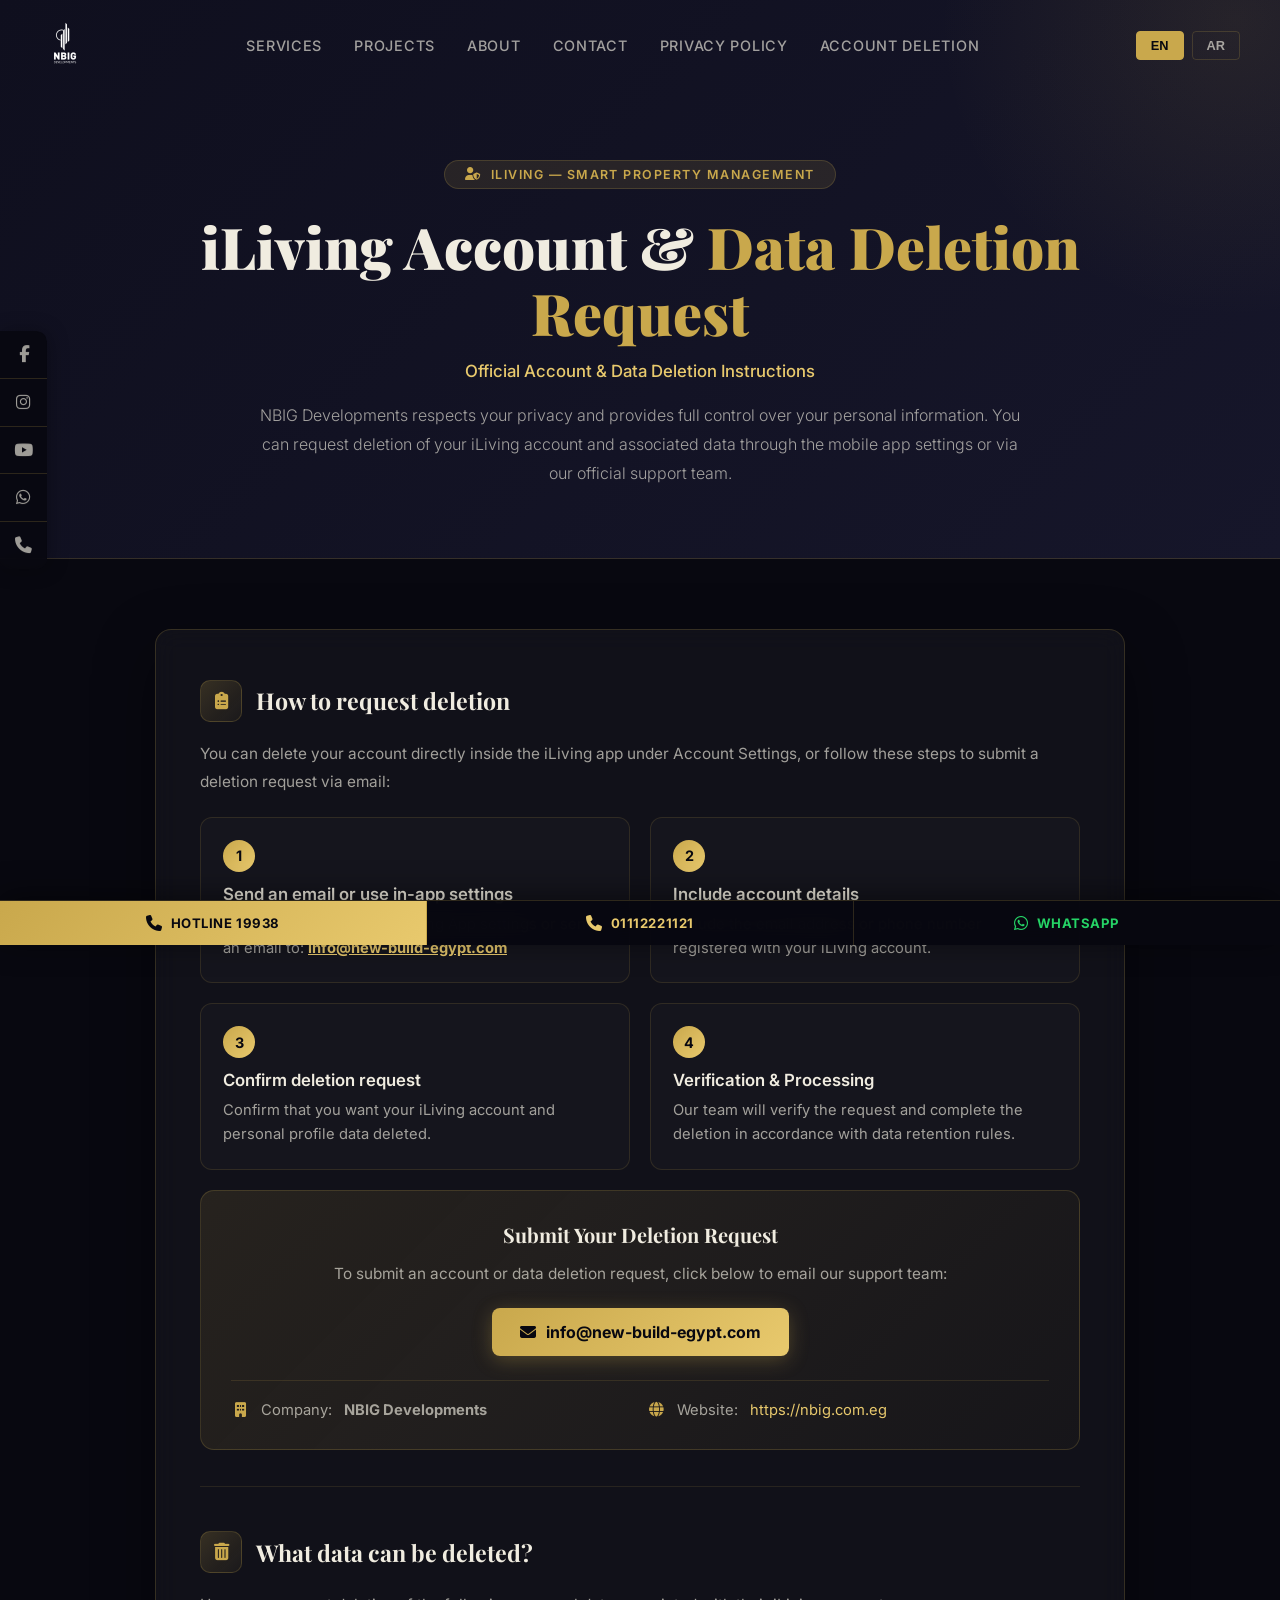
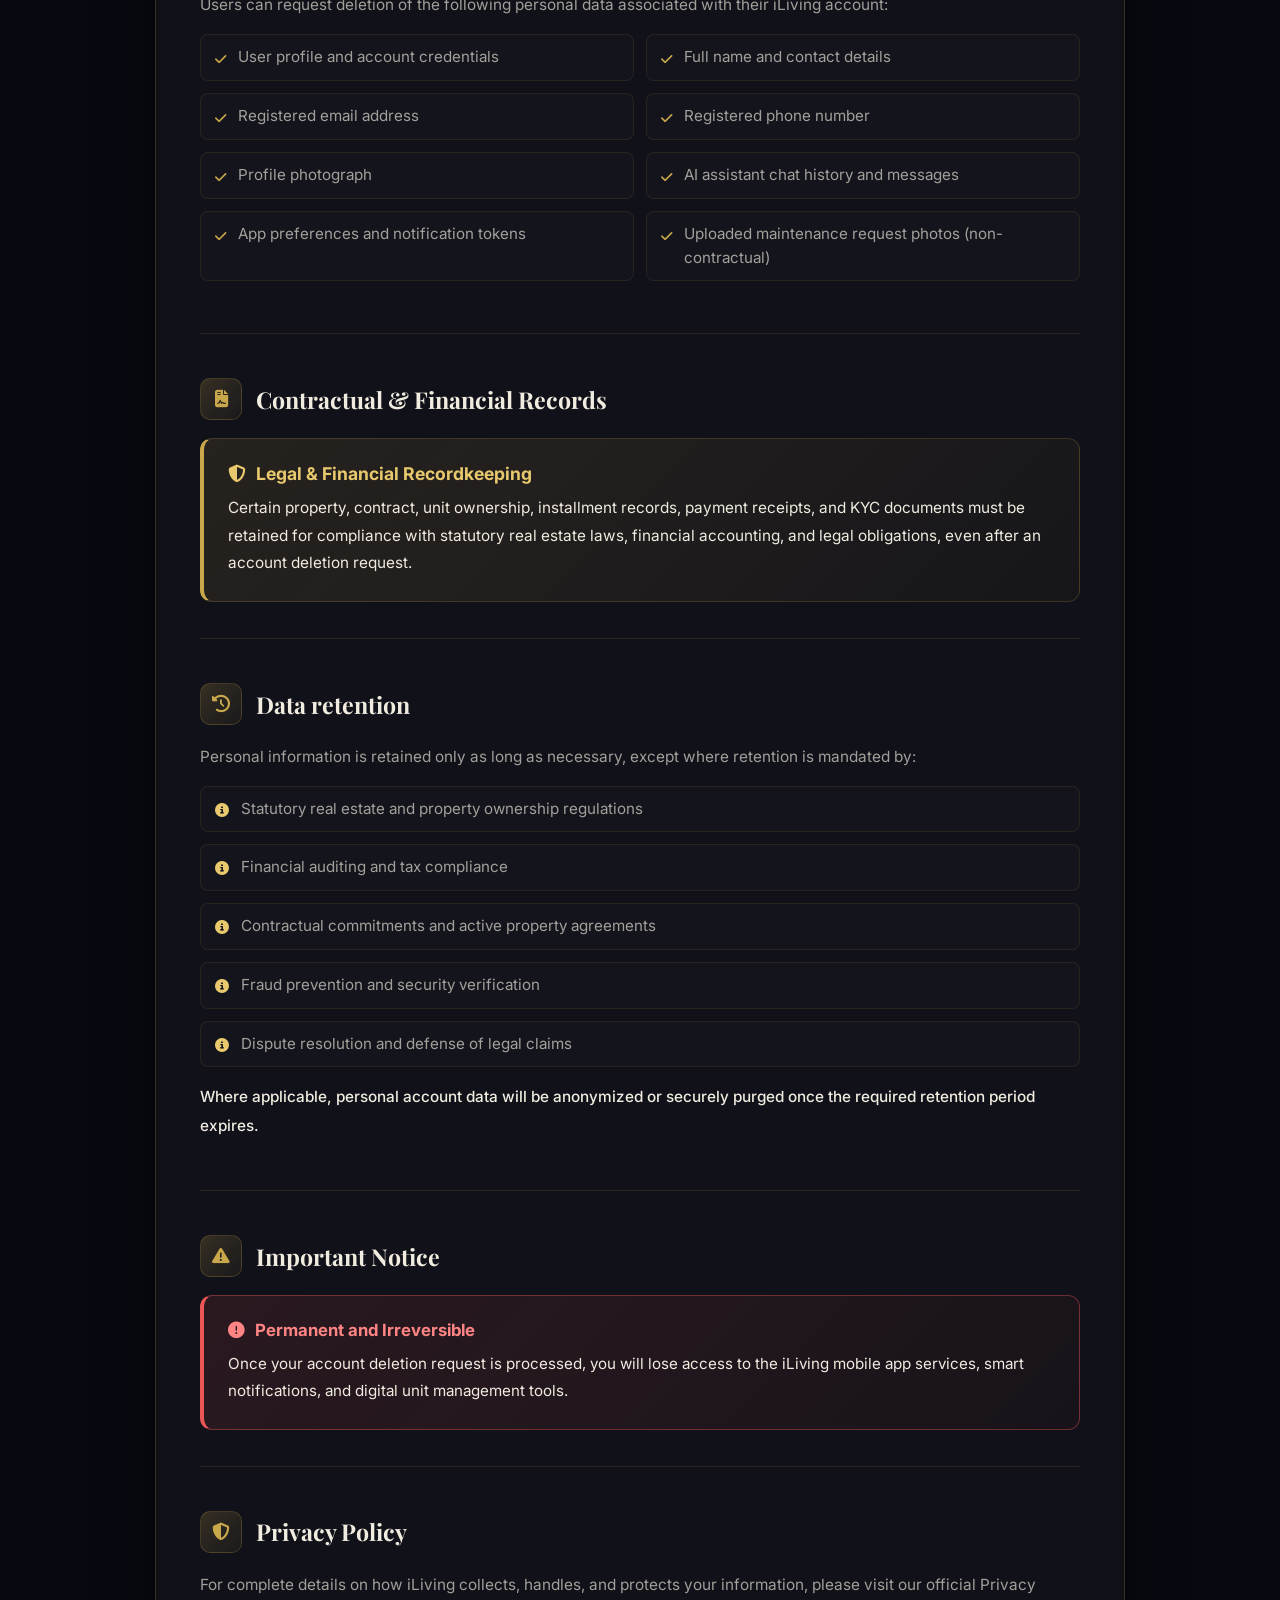
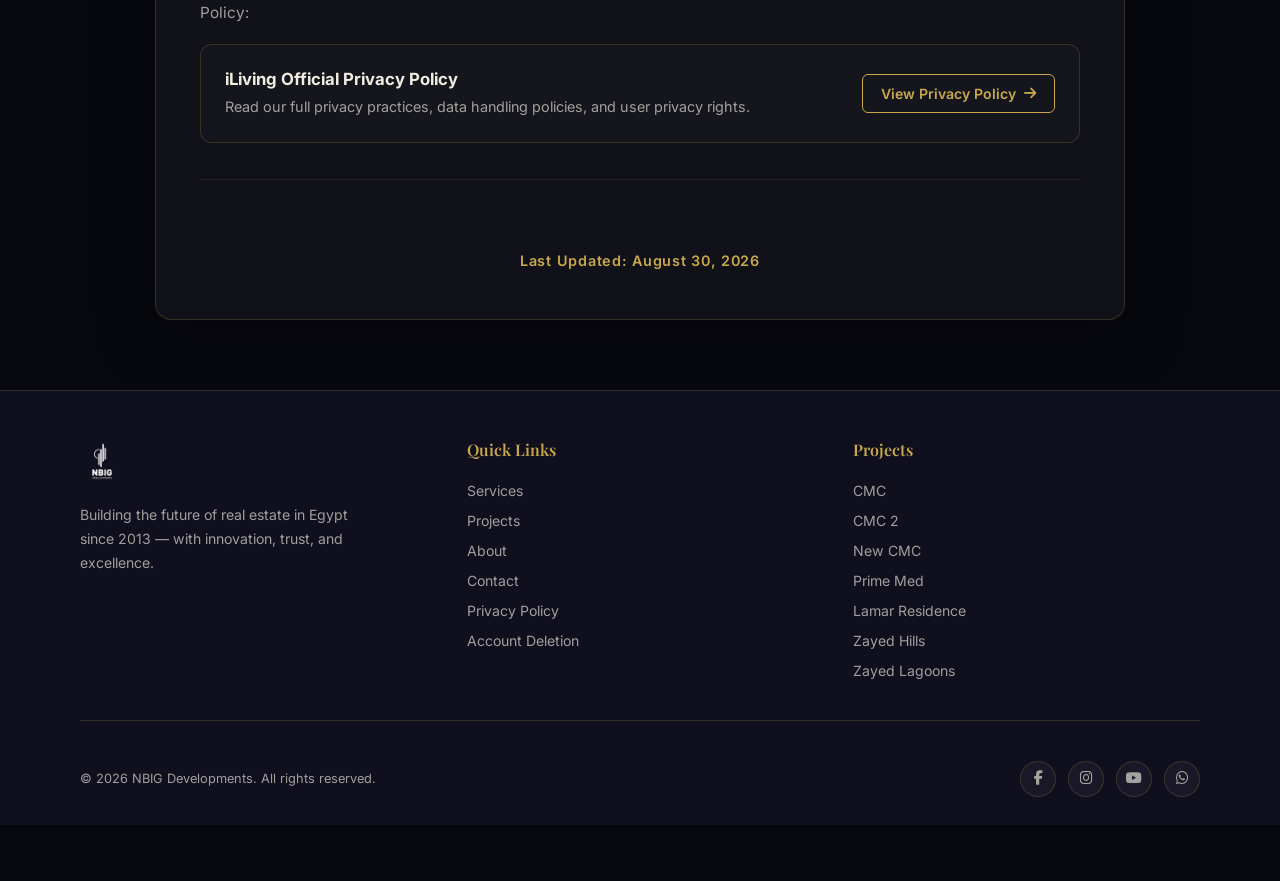
==== account-deletion.html @ 96f2b3b9 "Initial commit: NBIG project files and website assets" ====
<!DOCTYPE html>
<html lang="en" dir="ltr">

<head>
  <link rel="canonical" href="https://nbig.com.eg/account-deletion" >
  <meta charset="UTF-8" >
  <meta name="viewport" content="width=device-width,initial-scale=1.0" >
  <title>iLiving Account & Data Deletion Request | NBIG Developments</title>
  <link rel="icon" href="images/logo.png" >
  <meta name="description" content="Request deletion of your iLiving account and personal property management data developed by NBIG Developments." >
  <meta name="keywords" content="iLiving, Account Deletion, Data Deletion, Delete Account, Property Data, Privacy, NBIG Developments, smart property app" >
  <meta name="robots" content="index,follow" >
  
  <!-- JSON-LD Structured Data Schema -->
  <script type="application/ld+json">
  {
    "@context": "https://schema.org",
    "@graph": [
      {
        "@type": "WebPage",
        "@id": "https://nbig.com.eg/account-deletion#webpage",
        "url": "https://nbig.com.eg/account-deletion",
        "name": "iLiving Account & Data Deletion Request | NBIG Developments",
        "description": "Request deletion of your iLiving account and personal property management data developed by NBIG Developments.",
        "publisher": {
          "@type": "Organization",
          "name": "NBIG Developments",
          "url": "https://nbig.com.eg",
          "logo": "https://nbig.com.eg/images/logo.png"
        }
      }
    ]
  }
  </script>
  <meta property="og:title" content="iLiving Account & Data Deletion Request | NBIG Developments" >
  <meta property="og:description" content="Request deletion of your iLiving account and personal property management data developed by NBIG Developments." >
  <meta property="og:image" content="https://nbig.com.eg/images/logo.png" >

  <link rel="preconnect" href="https://fonts.googleapis.com" >
  <link rel="preconnect" href="https://fonts.gstatic.com" crossorigin >
  <link rel="preload" href="https://fonts.googleapis.com/css2?family=Playfair+Display:wght@400;700;900&family=Inter:wght@300;400;500;600;700&display=swap" as="style" onload="this.onload=null;this.rel='stylesheet'" ><noscript><link rel="stylesheet" href="https://fonts.googleapis.com/css2?family=Playfair+Display:wght@400;700;900&family=Inter:wght@300;400;500;600;700&display=swap" ></noscript>
  <link rel="preload" href="https://cdnjs.cloudflare.com/ajax/libs/font-awesome/6.5.0/css/all.min.css" as="style" onload="this.onload=null;this.rel='stylesheet'" ><noscript><link rel="stylesheet" href="https://cdnjs.cloudflare.com/ajax/libs/font-awesome/6.5.0/css/all.min.css" ></noscript>

  <style>
    :root{--gold:#c9a84c;--gold-light:#e8c96d;--dark:#080810;--dark2:#0f0f1e;--dark3:#16162a;--glass:rgba(255,255,255,0.04);--gb:rgba(201,168,76,0.2);--text:#f0ece0;--muted:rgba(240,236,224,0.65);--danger:rgba(235,87,87,0.15);--danger-border:rgba(235,87,87,0.4);--danger-text:#ff8585;}
    *{margin:0;padding:0;box-sizing:border-box;}
    html{scroll-behavior:smooth;}
    body{background:var(--dark);color:var(--text);font-family:'Inter',sans-serif;overflow-x:hidden;}
    #loader{position:fixed;inset:0;background:var(--dark);display:flex;align-items:center;justify-content:center;z-index:9999;transition:opacity .6s;}
    #loader.hidden{opacity:0;pointer-events:none;}
    .li{display:flex;flex-direction:column;align-items:center;gap:20px;}
    .ll{width:80px;animation:pulse 1.5s ease-in-out infinite;}
    .lr{width:50px;height:50px;border:3px solid rgba(201,168,76,.2);border-top-color:var(--gold);border-radius:50%;animation:spin 1s linear infinite;}
    @keyframes spin{to{transform:rotate(360deg);}}
    @keyframes pulse{0%,100%{transform:scale(1);}50%{transform:scale(1.08);}}
    @keyframes fadeUp{from{opacity:0;transform:translateY(30px);}to{opacity:1;transform:translateY(0);}}
    header{position:fixed;top:0;left:0;right:0;z-index:1000;padding:18px 40px;display:flex;align-items:center;justify-content:space-between;transition:background .4s;}
    header.scrolled{background:rgba(8,8,16,.92);backdrop-filter:blur(20px);border-bottom:1px solid var(--gb);}
    .logo img{height:50px;filter:brightness(0)invert(1);}
    nav ul{list-style:none;display:flex;gap:32px;}
    nav a{color:var(--muted);text-decoration:none;font-size:.9rem;font-weight:500;letter-spacing:.05em;transition:color .3s;text-transform:uppercase;}
    nav a:hover{color:var(--gold);}
    .lb{background:none;border:1px solid var(--gb);color:var(--muted);padding:6px 14px;border-radius:4px;cursor:pointer;font-size:.8rem;font-weight:600;transition:all .3s;}
    .lb.active,.lb:hover{background:var(--gold);color:var(--dark);border-color:var(--gold);}
    .ls{display:flex;gap:8px;}
    .mc{display:none;}
    .mt{display:none;flex-direction:column;gap:6px;background:none;border:none;cursor:pointer;padding:4px;}
    .mt span{display:block;width:26px;height:2px;background:var(--text);}
    
    .hero-banner{position:relative;padding:160px 40px 70px;background:linear-gradient(135deg,var(--dark2),var(--dark3));border-bottom:1px solid var(--gb);overflow:hidden;}
    .hero-banner::before{content:'';position:absolute;top:-50%;right:-20%;width:600px;height:600px;background:radial-gradient(circle,rgba(201,168,76,0.1) 0%,transparent 70%);pointer-events:none;}
    .hc{position:relative;z-index:2;max-width:900px;margin:0 auto;text-align:center;}
    .htag{display:inline-flex;align-items:center;gap:8px;background:rgba(201,168,76,.12);border:1px solid var(--gb);border-radius:40px;padding:6px 20px;font-size:.78rem;font-weight:600;letter-spacing:.12em;color:var(--gold);text-transform:uppercase;margin-bottom:24px;animation:fadeUp .8s ease both;}
    .hero-banner h1{font-family:'Playfair Display',serif;font-size:clamp(2.2rem,4.5vw,3.8rem);font-weight:900;line-height:1.15;margin-bottom:16px;animation:fadeUp .8s .15s ease both;}
    .hero-banner h1 span{color:var(--gold);}
    .hsub{font-size:1.05rem;font-weight:500;color:var(--gold-light);margin-bottom:20px;animation:fadeUp .8s .3s ease both;}
    .happ-notice{font-size:1rem;font-weight:300;color:var(--muted);line-height:1.8;max-width:780px;margin:0 auto;animation:fadeUp .8s .45s ease both;}

    section.policy-content{padding:70px 40px;max-width:1050px;margin:0 auto;}
    .policy-container{background:var(--glass);border:1px solid var(--gb);border-radius:16px;padding:50px 44px;backdrop-filter:blur(12px);box-shadow:0 20px 60px rgba(0,0,0,0.4);}
    .policy-section{margin-bottom:44px;padding-bottom:36px;border-bottom:1px solid rgba(201,168,76,0.12);}
    .policy-section:last-child{margin-bottom:0;padding-bottom:0;border-bottom:none;}
    .policy-sec-header{display:flex;align-items:center;gap:14px;margin-bottom:18px;}
    .policy-sec-icon{width:42px;height:42px;background:linear-gradient(135deg,rgba(201,168,76,.2),rgba(201,168,76,.05));border:1px solid var(--gb);border-radius:10px;display:flex;align-items:center;justify-content:center;color:var(--gold);font-size:1.1rem;flex-shrink:0;}
    .policy-section h2{font-family:'Playfair Display',serif;font-size:1.45rem;font-weight:700;color:var(--text);}
    .policy-section p{color:var(--muted);line-height:1.85;font-size:0.96rem;margin-bottom:14px;}
    
    /* Step Cards */
    .steps-grid{display:grid;grid-template-columns:1fr 1fr;gap:20px;margin-top:20px;margin-bottom:10px;}
    .step-card{background:rgba(255,255,255,0.02);border:1px solid rgba(201,168,76,0.15);border-radius:12px;padding:22px;position:relative;transition:transform .3s,border-color .3s,background .3s;}
    .step-card:hover{transform:translateY(-3px);border-color:var(--gold);background:rgba(201,168,76,0.04);}
    .step-num{display:inline-flex;align-items:center;justify-content:center;width:32px;height:32px;background:linear-gradient(135deg,var(--gold),var(--gold-light));color:var(--dark);border-radius:50%;font-weight:700;font-size:0.9rem;margin-bottom:12px;}
    .step-card h3{font-size:1.05rem;font-weight:600;color:var(--text);margin-bottom:8px;}
    .step-card p{color:var(--muted);font-size:0.92rem;line-height:1.65;margin-bottom:0;}

    /* Lists */
    .policy-list{list-style:none;display:grid;grid-template-columns:1fr 1fr;gap:12px;margin-top:14px;margin-bottom:16px;}
    .policy-list li{display:flex;align-items:flex-start;gap:12px;color:var(--muted);font-size:0.95rem;line-height:1.6;background:rgba(255,255,255,0.015);border:1px solid rgba(201,168,76,0.1);padding:10px 14px;border-radius:8px;}
    .policy-list li::before{content:'\f00c';font-family:'Font Awesome 6 Free';font-weight:900;color:var(--gold);font-size:0.82rem;margin-top:4px;flex-shrink:0;}
    .policy-list.single-col{grid-template-columns:1fr;}
    .policy-list.retained li::before{content:'\f05a';font-family:'Font Awesome 6 Free';font-weight:900;color:var(--gold-light);font-size:0.85rem;margin-top:3px;flex-shrink:0;}

    /* Highlight / Property Info Box */
    .highlight-box{background:linear-gradient(135deg,rgba(201,168,76,0.12),rgba(201,168,76,0.03));border:1px solid var(--gb);border-left:4px solid var(--gold);border-radius:12px;padding:24px;margin-top:16px;}
    .highlight-box h3{color:var(--gold-light);font-size:1.1rem;font-weight:700;margin-bottom:10px;display:flex;align-items:center;gap:10px;}
    .highlight-box p{color:var(--text);font-size:0.96rem;line-height:1.8;margin-bottom:0;}

    /* Callout & Danger Boxes */
    .warning-box{background:linear-gradient(135deg,rgba(235,87,87,0.12),rgba(235,87,87,0.03));border:1px solid var(--danger-border);border-left:4px solid #eb5757;border-radius:12px;padding:24px;margin-top:16px;}
    .warning-box h3{color:var(--danger-text);font-size:1.05rem;font-weight:700;margin-bottom:10px;display:flex;align-items:center;gap:10px;}
    .warning-box p{color:var(--text);font-size:0.95rem;line-height:1.8;margin-bottom:8px;}
    .warning-box p:last-child{margin-bottom:0;}

    .contact-card-box{background:linear-gradient(135deg,rgba(201,168,76,0.12),rgba(201,168,76,0.03));border:1px solid var(--gb);border-radius:14px;padding:30px;margin-top:20px;text-align:center;}
    .contact-card-box h3{font-family:'Playfair Display',serif;font-size:1.25rem;font-weight:700;color:var(--text);margin-bottom:12px;}
    .contact-card-box p{color:var(--muted);font-size:0.96rem;margin-bottom:20px;}
    .contact-email-btn{display:inline-flex;align-items:center;gap:10px;background:linear-gradient(135deg,var(--gold),var(--gold-light));color:var(--dark);padding:14px 28px;border-radius:8px;font-weight:700;font-size:1rem;text-decoration:none;transition:transform .3s,box-shadow .3s;box-shadow:0 4px 20px rgba(201,168,76,0.3);}
    .contact-email-btn:hover{transform:translateY(-2px);box-shadow:0 6px 25px rgba(201,168,76,0.45);color:var(--dark);}
    .contact-details-grid{display:grid;grid-template-columns:1fr 1fr;gap:14px;margin-top:24px;text-align:left;padding-top:20px;border-top:1px solid rgba(201,168,76,0.15);}
    .contact-info-row{display:flex;align-items:center;gap:12px;color:var(--muted);font-size:0.92rem;}
    .contact-info-row i{color:var(--gold);width:18px;text-align:center;}
    .contact-info-row a{color:var(--gold-light);text-decoration:none;transition:color 0.25s;}
    .contact-info-row a:hover{color:var(--gold);text-decoration:underline;}

    .privacy-link-card{background:rgba(255,255,255,0.02);border:1px solid var(--gb);border-radius:12px;padding:24px;margin-top:16px;display:flex;align-items:center;justify-content:space-between;gap:20px;}
    .privacy-link-card .plc-text{flex:1;}
    .privacy-link-card h3{font-size:1.05rem;color:var(--text);margin-bottom:6px;}
    .privacy-link-card p{color:var(--muted);font-size:0.9rem;margin-bottom:0;line-height:1.6;}
    .privacy-link-btn{display:inline-flex;align-items:center;gap:8px;border:1px solid var(--gold);color:var(--gold);background:transparent;padding:10px 18px;border-radius:6px;font-size:0.88rem;font-weight:600;text-decoration:none;transition:all .3s;white-space:nowrap;}
    .privacy-link-btn:hover{background:var(--gold);color:var(--dark);}

    .last-updated-bar{text-align:center;padding:28px 0 0;font-size:0.9rem;color:var(--gold);font-weight:600;letter-spacing:0.05em;}

    .ss{position:fixed;left:0;top:50%;transform:translateY(-50%);display:flex;flex-direction:column;z-index:900;border-radius:0 10px 10px 0;overflow:hidden;box-shadow:2px 0 20px rgba(0,0,0,.3);}
    .ss a{background:rgba(8,8,16,.9);backdrop-filter:blur(10px);border-bottom:1px solid var(--gb);color:var(--muted);padding:15px 14px;font-size:1.05rem;text-decoration:none;display:flex;align-items:center;justify-content:center;transition:all .3s;}
    .ss a:last-child{border-bottom:none;}
    .ss a:hover{background:var(--gold);color:var(--dark);}

    footer{background:var(--dark2);border-top:1px solid var(--gb);padding:48px 80px 28px;}
    .footer-top{display:grid;grid-template-columns:1fr 1fr 1fr;gap:40px;margin-bottom:40px;padding-bottom:40px;border-bottom:1px solid var(--gb);}
    .footer-brand img{height:44px;margin-bottom:16px;filter:brightness(0)invert(1);}
    .footer-brand p{color:var(--muted);font-size:.88rem;line-height:1.7;max-width:280px;}
    .footer-col h4{font-family:'Playfair Display',serif;font-size:1rem;font-weight:600;margin-bottom:20px;color:var(--gold);}
    .footer-col ul{list-style:none;display:flex;flex-direction:column;gap:10px;}
    .footer-col ul a{color:var(--muted);text-decoration:none;font-size:.88rem;transition:color .3s;}
    .footer-col ul a:hover{color:var(--gold);}
    .footer-col p{color:var(--muted);font-size:.88rem;line-height:1.8;}
    .footer-bottom{display:flex;align-items:center;justify-content:space-between;font-size:.8rem;color:var(--muted);}
    .footer-social{display:flex;gap:12px;}
    .footer-social a{width:36px;height:36px;background:var(--glass);border:1px solid var(--gb);border-radius:50%;display:flex;align-items:center;justify-content:center;color:var(--muted);text-decoration:none;font-size:.9rem;transition:all .3s;}
    .footer-social a:hover{background:var(--gold);color:var(--dark);border-color:var(--gold);}

    .float-bar {position: fixed; bottom: 0; left: 0; right: 0; z-index: 950; display: flex; align-items: stretch; background: rgba(8,8,16,.97); border-top: 1px solid rgba(201,168,76,0.2); backdrop-filter: blur(20px); -webkit-backdrop-filter: blur(20px); box-shadow: 0 -4px 30px rgba(0,0,0,.5); transform: translateY(100%); transition: transform .4s cubic-bezier(.4,0,.2,1);}
    .float-bar.visible { transform: translateY(0); }
    .float-bar a { flex: 1; display: flex; align-items: center; justify-content: center; gap: 8px; padding: 14px 10px; text-decoration: none; font-size: .82rem; font-weight: 700; letter-spacing: .04em; text-transform: uppercase; transition: background .25s, color .25s; border-right: 1px solid rgba(201,168,76,0.2); }
    .float-bar a:last-child { border-right: none; }
    .float-bar .fb-hotline { background: linear-gradient(135deg,#c9a84c,#e8c96d); color: #080810; }
    .float-bar .fb-hotline:hover { filter: brightness(1.1); }
    .float-bar .fb-call { color: #e8c96d; }
    .float-bar .fb-call:hover { background: rgba(201,168,76,.12); color: #c9a84c; }
    .float-bar .fb-wa { color: #25d366; }
    .float-bar .fb-wa:hover { background: rgba(37,211,102,.1); }
    .float-bar i { font-size: 1rem; }

    @media(max-width:900px){
      header{padding:16px 24px;}
      header.scrolled{backdrop-filter:none;-webkit-backdrop-filter:none;}
      nav ul{display:none;position:fixed;top:0;left:0;right:0;bottom:0;background:rgba(8,8,16,.98);flex-direction:column;align-items:center;justify-content:center;gap:36px;}
      nav ul.open{display:flex;}
      .mt{display:flex;}
      .mc{display:none;position:absolute;top:20px;right:24px;background:none;border:none;color:var(--text);font-size:1.6rem;cursor:pointer;padding:8px;line-height:1;z-index:1001;transition:color .3s;}
      .mc:hover{color:var(--gold);}
      nav ul.open .mc{display:block;}
      .hero-banner{padding:130px 24px 50px;}
      section.policy-content{padding:40px 20px;}
      .policy-container{padding:30px 20px;}
      .steps-grid{grid-template-columns:1fr;}
      .policy-list{grid-template-columns:1fr;}
      .contact-details-grid{grid-template-columns:1fr;}
      .privacy-link-card{flex-direction:column;align-items:flex-start;}
      .footer-top{grid-template-columns:1fr;}
      .footer-bottom{flex-direction:column;gap:16px;text-align:center;}
      .ss{display:none;}
      footer{padding:36px 24px 24px;}
    }
    @media(max-width:580px){
      .float-bar a { font-size: .72rem; padding: 12px 6px; gap: 5px; }
      .float-bar i { font-size: .9rem; }
    }
    [dir="rtl"] .policy-sec-header{flex-direction:row-reverse;text-align:right;}
    [dir="rtl"] .highlight-box{border-left:1px solid var(--gb);border-right:4px solid var(--gold);text-align:right;}
    [dir="rtl"] .highlight-box h3{flex-direction:row-reverse;}
    [dir="rtl"] .warning-box{border-left:1px solid var(--danger-border);border-right:4px solid #eb5757;text-align:right;}
    [dir="rtl"] .warning-box h3{flex-direction:row-reverse;}
    [dir="rtl"] .contact-info-row{flex-direction:row-reverse;}
    [dir="rtl"] .contact-details-grid{text-align:right;}
    [dir="rtl"] .privacy-link-card{text-align:right;}
    [dir="rtl"] .step-card{text-align:right;}
    [dir="rtl"] .policy-list li{flex-direction:row-reverse;}
    [dir="rtl"] .policy-section{text-align:right;}
  </style>
</head>

<body>
  <!-- LOADER -->
  <div id="loader">
    <div class="li"><img class="ll" src="images/logo.webp" alt="NBIG" width="80" height="80">
      <div class="lr"></div>
    </div>
  </div>

  <!-- SOCIAL SIDEBAR -->
  <div class="ss">
    <a href="https://www.facebook.com/nbigdevelopments" target="_blank" rel="noopener" aria-label="Facebook Profile"><i class="fab fa-facebook-f"></i></a>
    <a href="https://www.instagram.com/nbigdevelopments/" target="_blank" rel="noopener" aria-label="Instagram Profile"><i class="fab fa-instagram"></i></a>
    <a href="https://www.youtube.com/@nbigdevelopments6485" target="_blank" rel="noopener" aria-label="YouTube Channel"><i class="fab fa-youtube"></i></a>
    <a href="https://wa.me/201112221121" target="_blank" rel="noopener" aria-label="WhatsApp Contact"><i class="fab fa-whatsapp"></i></a>
    <a href="tel:19938" aria-label="Call Helpline"><i class="fas fa-phone"></i></a>
  </div>

  <!-- HEADER -->
  <header id="header">
    <div class="logo"><a href="index.html"><img src="images/logo.webp" alt="NBIG Developments" width="50" height="50" class="header-logo"></a></div>
    <nav><button class="mt" id="mt" aria-label="Open navigation menu"><span></span><span></span><span></span></button>
      <ul id="nm">
        <button class="mc" id="mc" aria-label="Close menu"><i class="fas fa-times"></i></button>
        <li><a href="https://nbig.com.eg/#services" data-t="ns">Services</a></li>
        <li><a href="https://nbig.com.eg/#portfolio" data-t="np">Projects</a></li>
        <li><a href="https://nbig.com.eg/#about" data-t="na">About</a></li>
        <li><a href="index.html#contact" data-t="nc">Contact</a></li>
        <li><a href="privacy-policy.html" data-t="pp_link">Privacy Policy</a></li>
        <li><a href="account-deletion.html" data-t="del_link">Account Deletion</a></li>
      </ul>
    </nav>
    <div class="ls"><button class="lb active" id="ben">EN</button><button class="lb" id="bar">AR</button></div>
  </header>

  <!-- HERO BANNER -->
  <div class="hero-banner">
    <div class="hc">
      <div class="htag"><i class="fas fa-user-shield"></i> <span data-t="htag">iLiving — Smart Property Management</span></div>
      <h1 data-t="title">iLiving Account &amp; <span>Data Deletion Request</span></h1>
      <div class="hsub" data-t="subtitle">Official Account &amp; Data Deletion Instructions</div>
      <p class="happ-notice" data-t="intro">NBIG Developments respects your privacy and provides full control over your personal information. You can request deletion of your iLiving account and associated data through the mobile app settings or via our official support team.</p>
    </div>
  </div>

  <!-- MAIN CONTENT -->
  <section class="policy-content">
    <div class="policy-container">
      
      <!-- Section 1: How to request deletion -->
      <div class="policy-section">
        <div class="policy-sec-header">
          <div class="policy-sec-icon"><i class="fas fa-clipboard-list"></i></div>
          <h2 data-t="s1_title">How to request deletion</h2>
        </div>
        <p data-t="s1_desc">You can delete your account directly inside the iLiving app under Account Settings, or follow these steps to submit a deletion request via email:</p>
        
        <div class="steps-grid">
          <div class="step-card">
            <div class="step-num">1</div>
            <h3 data-t="step1_h">Send an email or use in-app settings</h3>
            <p data-t="step1_p">Submit a request via the iLiving App settings or send an email to: <strong style="color:var(--gold-light);"><a href="mailto:info@new-build-egypt.com" style="color:var(--gold-light);text-decoration:underline;">info@new-build-egypt.com</a></strong></p>
          </div>

          <div class="step-card">
            <div class="step-num">2</div>
            <h3 data-t="step2_h">Include account details</h3>
            <p data-t="step2_p">Include the email address or phone number registered with your iLiving account.</p>
          </div>

          <div class="step-card">
            <div class="step-num">3</div>
            <h3 data-t="step3_h">Confirm deletion request</h3>
            <p data-t="step3_p">Confirm that you want your iLiving account and personal profile data deleted.</p>
          </div>

          <div class="step-card">
            <div class="step-num">4</div>
            <h3 data-t="step4_h">Verification &amp; Processing</h3>
            <p data-t="step4_p">Our team will verify the request and complete the deletion in accordance with data retention rules.</p>
          </div>
        </div>

        <!-- Direct Email Action Box -->
        <div class="contact-card-box">
          <h3 data-t="direct_req_h">Submit Your Deletion Request</h3>
          <p data-t="direct_req_p">To submit an account or data deletion request, click below to email our support team:</p>
          <a href="mailto:info@new-build-egypt.com?subject=iLiving%20Account%20%26%20Data%20Deletion%20Request&body=Hello%20NBIG%20Support%20Team%2C%0A%0AI%20would%20like%20to%20request%20the%20permanent%20deletion%20of%20my%20iLiving%20account%20and%20associated%20personal%20data.%0A%0ARegistered%20Email%20%2F%20Phone%3A%20%5BInsert%20your%20registered%20email%20or%20phone%20number%20here%5D%0AAccount%20Holder%20Name%3A%20%5BInsert%20your%20full%20name%5D%0A%0AI%20confirm%20that%20I%20want%20my%20iLiving%20account%20and%20associated%20personal%20data%20permanently%20deleted.%0A%0AThank%20you." class="contact-email-btn" id="contactEmailBtn">
            <i class="fas fa-envelope"></i> <span data-t="email_btn_text">info@new-build-egypt.com</span>
          </a>

          <div class="contact-details-grid">
            <div class="contact-info-row">
              <i class="fas fa-building"></i>
              <span data-t="company_lbl">Company:</span> <strong data-t="company_val">NBIG Developments</strong>
            </div>
            <div class="contact-info-row">
              <i class="fas fa-globe"></i>
              <span data-t="website_lbl">Website:</span> <a href="https://nbig.com.eg" target="_blank" rel="noopener">https://nbig.com.eg</a>
            </div>
          </div>
        </div>
      </div>

      <!-- Section 2: What data can be deleted? -->
      <div class="policy-section">
        <div class="policy-sec-header">
          <div class="policy-sec-icon"><i class="fas fa-trash-alt"></i></div>
          <h2 data-t="s2_title">What data can be deleted?</h2>
        </div>
        <p data-t="s2_desc">Users can request deletion of the following personal data associated with their iLiving account:</p>
        <ul class="policy-list">
          <li data-t="s2_item1">User profile and account credentials</li>
          <li data-t="s2_item2">Full name and contact details</li>
          <li data-t="s2_item3">Registered email address</li>
          <li data-t="s2_item4">Registered phone number</li>
          <li data-t="s2_item5">Profile photograph</li>
          <li data-t="s2_item6">AI assistant chat history and messages</li>
          <li data-t="s2_item7">App preferences and notification tokens</li>
          <li data-t="s2_item8">Uploaded maintenance request photos (non-contractual)</li>
        </ul>
      </div>

      <!-- Section 3: Property & Contractual Information -->
      <div class="policy-section">
        <div class="policy-sec-header">
          <div class="policy-sec-icon"><i class="fas fa-file-contract"></i></div>
          <h2 data-t="s3_title">Contractual &amp; Financial Records</h2>
        </div>
        <div class="highlight-box">
          <h3 data-t="s3_box_h"><i class="fas fa-shield-halved"></i> Legal &amp; Financial Recordkeeping</h3>
          <p data-t="s3_statement">Certain property, contract, unit ownership, installment records, payment receipts, and KYC documents must be retained for compliance with statutory real estate laws, financial accounting, and legal obligations, even after an account deletion request.</p>
        </div>
      </div>

      <!-- Section 4: Data retention -->
      <div class="policy-section">
        <div class="policy-sec-header">
          <div class="policy-sec-icon"><i class="fas fa-clock-rotate-left"></i></div>
          <h2 data-t="s4_title">Data retention</h2>
        </div>
        <p data-t="s4_desc">Personal information is retained only as long as necessary, except where retention is mandated by:</p>
        <ul class="policy-list single-col retained">
          <li data-t="s4_item1">Statutory real estate and property ownership regulations</li>
          <li data-t="s4_item2">Financial auditing and tax compliance</li>
          <li data-t="s4_item3">Contractual commitments and active property agreements</li>
          <li data-t="s4_item4">Fraud prevention and security verification</li>
          <li data-t="s4_item5">Dispute resolution and defense of legal claims</li>
        </ul>
        <p data-t="s4_footer" style="margin-top:14px;color:var(--text);font-weight:500;">Where applicable, personal account data will be anonymized or securely purged once the required retention period expires.</p>
      </div>

      <!-- Section 5: Important -->
      <div class="policy-section">
        <div class="policy-sec-header">
          <div class="policy-sec-icon"><i class="fas fa-exclamation-triangle"></i></div>
          <h2 data-t="s5_title">Important Notice</h2>
        </div>
        <div class="warning-box">
          <h3 data-t="s5_box_h"><i class="fas fa-exclamation-circle"></i> Permanent and Irreversible</h3>
          <p data-t="s5_statement">Once your account deletion request is processed, you will lose access to the iLiving mobile app services, smart notifications, and digital unit management tools.</p>
        </div>
      </div>

      <!-- Section 6: Privacy Policy Link -->
      <div class="policy-section">
        <div class="policy-sec-header">
          <div class="policy-sec-icon"><i class="fas fa-shield-alt"></i></div>
          <h2 data-t="s6_title">Privacy Policy</h2>
        </div>
        <p data-t="s6_desc">For complete details on how iLiving collects, handles, and protects your information, please visit our official Privacy Policy:</p>
        
        <div class="privacy-link-card">
          <div class="plc-text">
            <h3 data-t="plc_h">iLiving Official Privacy Policy</h3>
            <p data-t="plc_p">Read our full privacy practices, data handling policies, and user privacy rights.</p>
          </div>
          <a href="privacy-policy.html" class="privacy-link-btn" id="privacyPolicyBtn">
            <span data-t="plc_btn">View Privacy Policy</span> <i class="fas fa-arrow-right"></i>
          </a>
        </div>
      </div>

      <!-- Bottom updated tag -->
      <div class="last-updated-bar" data-t="last_updated">
        Last Updated: August 30, 2026
      </div>

    </div>
  </section>

  <!-- FOOTER -->
  <footer style="margin-bottom:56px;">
    <div class="footer-top">
      <div class="footer-brand">
        <img src="images/logo.webp" alt="NBIG Developments" width="44" height="44" loading="lazy" decoding="async">
        <p data-t="fd">Building the future of real estate in Egypt since 2013 — with innovation, trust, and excellence.</p>
      </div>
      <div class="footer-col">
        <h4 data-t="fl">Quick Links</h4>
        <ul>
          <li><a href="https://nbig.com.eg/#services" data-t="ns">Services</a></li>
          <li><a href="https://nbig.com.eg/#portfolio" data-t="np">Projects</a></li>
          <li><a href="https://nbig.com.eg/#about" data-t="na">About</a></li>
          <li><a href="index.html#contact" data-t="nc">Contact</a></li>
          <li><a href="privacy-policy.html" data-t="pp_link">Privacy Policy</a></li>
          <li><a href="account-deletion.html" data-t="del_link">Account Deletion</a></li>
        </ul>
      </div>
      <div class="footer-col">
        <h4 data-t="fpro">Projects</h4>
        <ul>
          <li><a href="cmc.html">CMC</a></li>
          <li><a href="cmc-2.html">CMC 2</a></li>
          <li><a href="new-cmc.html">New CMC</a></li>
          <li><a href="prime.html">Prime Med</a></li>
          <li><a href="lamar-residence.html">Lamar Residence</a></li>
          <li><a href="zayed-hills.html">Zayed Hills</a></li>
          <li><a href="zayed-lagoons.html">Zayed Lagoons</a></li>
        </ul>
      </div>
    </div>
    <div class="footer-bottom">
      <div>© 2026 NBIG Developments. <span data-t="rg">All rights reserved.</span></div>
      <div class="footer-social">
        <a href="https://www.facebook.com/nbigdevelopments" target="_blank" rel="noopener" aria-label="Facebook Profile"><i class="fab fa-facebook-f"></i></a>
        <a href="https://www.instagram.com/nbigdevelopments/" target="_blank" rel="noopener" aria-label="Instagram Profile"><i class="fab fa-instagram"></i></a>
        <a href="https://www.youtube.com/@nbigdevelopments6485" target="_blank" rel="noopener" aria-label="YouTube Channel"><i class="fab fa-youtube"></i></a>
        <a href="https://wa.me/201112221121" target="_blank" rel="noopener" aria-label="WhatsApp Contact"><i class="fab fa-whatsapp"></i></a>
      </div>
    </div>
  </footer>

  <!-- FLOATING BOTTOM BAR -->
  <div class="float-bar" id="floatBar" role="navigation" aria-label="Quick contact">
    <a href="tel:19938" class="fb-hotline" id="fb-hotline-btn">
      <i class="fas fa-phone" aria-hidden="true"></i>
      <span>Hotline 19938</span>
    </a>
    <a href="tel:+201112221121" class="fb-call" id="fb-call-btn">
      <i class="fas fa-phone" aria-hidden="true"></i>
      <span>01112221121</span>
    </a>
    <a href="https://wa.me/201112221121" target="_blank" rel="noopener noreferrer" class="fb-wa" id="fb-wa-btn">
      <i class="fab fa-whatsapp" aria-hidden="true"></i>
      <span>WhatsApp</span>
    </a>
  </div>

  <script>
    const hideLoader = () => { const l = document.getElementById('loader'); if (l) l.classList.add('hidden'); };
    window.addEventListener('load', () => setTimeout(hideLoader, 300));
    setTimeout(hideLoader, 4000);

    window.addEventListener('scroll', () => { 
      const h = document.getElementById('header');
      if (h) h.classList.toggle('scrolled', window.scrollY > 60); 
    });

    const mt = document.getElementById('mt');
    const nm = document.getElementById('nm');
    const mc = document.getElementById('mc');
    if (mt && nm) mt.onclick = () => nm.classList.toggle('open');
    if (mc && nm) mc.onclick = () => nm.classList.remove('open');
    document.querySelectorAll('#nm a').forEach(a => a.addEventListener('click', () => nm && nm.classList.remove('open')));

    const floatBar = document.getElementById('floatBar');
    if (floatBar) {
      const showBar = () => {
        floatBar.classList.toggle('visible', window.scrollY > 100);
      };
      window.addEventListener('scroll', showBar, { passive: true });
      showBar();
    }

    const T = {
      en: {
        ns: 'Services', np: 'Projects', na: 'About', nc: 'Contact', pp_link: 'Privacy Policy', del_link: 'Account Deletion',
        htag: 'iLiving — Smart Property Management',
        title: 'iLiving Account &amp; <span>Data Deletion Request</span>',
        subtitle: 'Official Account &amp; Data Deletion Instructions',
        intro: 'NBIG Developments respects your privacy and provides full control over your personal information. You can request deletion of your iLiving account and associated data through the mobile app settings or via our official support team.',
        s1_title: 'How to request deletion',
        s1_desc: 'You can delete your account directly inside the iLiving app under Account Settings, or follow these steps to submit a deletion request via email:',
        step1_h: 'Send an email or use in-app settings',
        step1_p: 'Submit a request via the iLiving App settings or send an email to: <strong style="color:var(--gold-light);"><a href="mailto:info@new-build-egypt.com" style="color:var(--gold-light);text-decoration:underline;">info@new-build-egypt.com</a></strong>',
        step2_h: 'Include account details',
        step2_p: 'Include the email address or phone number registered with your iLiving account.',
        step3_h: 'Confirm deletion request',
        step3_p: 'Confirm that you want your iLiving account and personal profile data deleted.',
        step4_h: 'Verification &amp; Processing',
        step4_p: 'Our team will verify the request and complete the deletion in accordance with data retention rules.',
        direct_req_h: 'Submit Your Deletion Request',
        direct_req_p: 'To submit an account or data deletion request, click below to email our support team:',
        email_btn_text: 'info@new-build-egypt.com',
        company_lbl: 'Company:',
        company_val: 'NBIG Developments',
        website_lbl: 'Website:',
        s2_title: 'What data can be deleted?',
        s2_desc: 'Users can request deletion of the following personal data associated with their iLiving account:',
        s2_item1: 'User profile and account credentials',
        s2_item2: 'Full name and contact details',
        s2_item3: 'Registered email address',
        s2_item4: 'Registered phone number',
        s2_item5: 'Profile photograph',
        s2_item6: 'AI assistant chat history and messages',
        s2_item7: 'App preferences and notification tokens',
        s2_item8: 'Uploaded maintenance request photos (non-contractual)',
        s3_title: 'Contractual &amp; Financial Records',
        s3_box_h: '<i class="fas fa-shield-halved"></i> Legal &amp; Financial Recordkeeping',
        s3_statement: 'Certain property, contract, unit ownership, installment records, payment receipts, and KYC documents must be retained for compliance with statutory real estate laws, financial accounting, and legal obligations, even after an account deletion request.',
        s4_title: 'Data retention',
        s4_desc: 'Personal information is retained only as long as necessary, except where retention is mandated by:',
        s4_item1: 'Statutory real estate and property ownership regulations',
        s4_item2: 'Financial auditing and tax compliance',
        s4_item3: 'Contractual commitments and active property agreements',
        s4_item4: 'Fraud prevention and security verification',
        s4_item5: 'Dispute resolution and defense of legal claims',
        s4_footer: 'Where applicable, personal account data will be anonymized or securely purged once the required retention period expires.',
        s5_title: 'Important Notice',
        s5_box_h: '<i class="fas fa-exclamation-circle"></i> Permanent and Irreversible',
        s5_statement: 'Once your account deletion request is processed, you will lose access to the iLiving mobile app services, smart notifications, and digital unit management tools.',
        s6_title: 'Privacy Policy',
        s6_desc: 'For complete details on how iLiving collects, handles, and protects your information, please visit our official Privacy Policy:',
        plc_h: 'iLiving Official Privacy Policy',
        plc_p: 'Read our full privacy practices, data handling policies, and user privacy rights.',
        plc_btn: 'View Privacy Policy',
        last_updated: 'Last Updated: August 30, 2026',
        fd: 'Building the future of real estate in Egypt since 2013 — with innovation, trust, and excellence.',
        fl: 'Quick Links', fpro: 'Projects', rg: 'All rights reserved.'
      },
      ar: {
        ns: 'الخدمات', np: 'المشاريع', na: 'عن الشركة', nc: 'اتصل بنا', pp_link: 'سياسة الخصوصية', del_link: 'حذف الحساب والبيانات',
        htag: 'تطبيق iLiving — الإدارة الذكية للعقارات',
        title: 'طلب حذف حساب وبيانات <span>iLiving</span>',
        subtitle: 'تعليمات وإجراءات الحذف الرسمي للحساب والبيانات',
        intro: 'تحترم شركة NBIG للتطوير العقاري خصوصيتك وتمنحك التحكم الكامل في معلوماتك الشخصية. يمكنك طلب حذف حسابك وبياناتك المرتبطة عبر إعدادات التطبيق أو من خلال فريق الدعم الرسمي.',
        s1_title: 'كيفية تقديم طلب حذف الحساب والبيانات',
        s1_desc: 'يمكنك حذف حسابك مباشرة من داخل تطبيق iLiving عبر إعدادات الحساب، أو اتباع الخطوات التالية لإرسال طلب عبر البريد الإلكتروني:',
        step1_h: 'استخدام إعدادات التطبيق أو مراسلتنا',
        step1_p: 'قدم طلباً عبر إعدادات التطبيق أو أرسل بريداً إلكترونياً إلى: <strong style="color:var(--gold-light);"><a href="mailto:info@new-build-egypt.com" style="color:var(--gold-light);text-decoration:underline;">info@new-build-egypt.com</a></strong>',
        step2_h: 'إرفاق بيانات الحساب',
        step2_p: 'قم بتضمين البريد الإلكتروني أو رقم الهاتف المسجل في حسابك على تطبيق iLiving.',
        step3_h: 'تأكيد رغبة الحذف',
        step3_p: 'أكد رغبتك في حذف حسابك على iLiving وبياناتك الشخصية.',
        step4_h: 'التحقق وتنفيذ الحذف',
        step4_p: 'سيقوم فريقنا بالتحقق من الطلب وتنفيذ الحذف وفقاً لضوابط الاحتفاظ بالبيانات القانونية.',
        direct_req_h: 'تقديم طلب الحذف المباشر',
        direct_req_p: 'لتقديم طلب حذف حسابك على iLiving، انقر أدناه لمراسلة فريق الدعم:',
        email_btn_text: 'info@new-build-egypt.com',
        company_lbl: 'الشركة المطورة:',
        company_val: 'شركة NBIG للتطوير العقاري (NBIG Developments)',
        website_lbl: 'الموقع الإلكتروني:',
        s2_title: 'ما هي البيانات التي يمكن حذفها؟',
        s2_desc: 'يمكن للمستخدمين طلب حذف البيانات الشخصية التالية المرتبطة بحسابهم على iLiving:',
        s2_item1: 'الملف الشخصي وبيانات تسجيل الدخول',
        s2_item2: 'الاسم الكامل وتفاصيل الاتصال',
        s2_item3: 'عنوان البريد الإلكتروني المسجل',
        s2_item4: 'رقم الهاتف المسجل',
        s2_item5: 'صورة الملف الشخصي',
        s2_item6: 'محادثات ورسائل المساعد الذكي',
        s2_item7: 'تفضيلات التطبيق ورموز الإشعارات',
        s2_item8: 'صور طلبات الصيانة المحملة (غير التعاقدية)',
        s3_title: 'السجلات التعاقدية والمالية',
        s3_box_h: '<i class="fas fa-shield-halved"></i> حفظ السجلات القانونية والمالية',
        s3_statement: 'يجب الاحتفاظ ببعض السجلات العقارية والتعاقدية، وملكية الوحدات، وسجلات الأقساط، وإيصالات الدفع، ومستندات "اعرف عميلك" (KYC) للامتثال للقوانين العقارية المعمول بها والتدقيق المالي والالتزامات القانونية، حتى بعد تقديم طلب حذف الحساب.',
        s4_title: 'الاحتفاظ بالبيانات',
        s4_desc: 'يتم الاحتفاظ بالمعلومات الشخصية فقط للمدة اللازمة، ما لم يكن الاحتفاظ إلزامياً بموجب:',
        s4_item1: 'القوانين العقارية المنظمة لملكية وتسجيل العقارات',
        s4_item2: 'التدقيق المالي والامتثال الضريبي',
        s4_item3: 'الالتزامات التعاقدية وعقود الوحدات السارية',
        s4_item4: 'منع الاحتيال والتحقق الأمني',
        s4_item5: 'تسوية النزاعات والدفاع عن الحقوق القانونية',
        s4_footer: 'عند الاقتضاء، سيتم إخفاء هوية بيانات الحساب الشخصي أو حذفها بأمان بمجرد انتهاء فترة الاحتفاظ المطلوبة.',
        s5_title: 'تنبيه هام',
        s5_box_h: '<i class="fas fa-exclamation-circle"></i> إجراء دائم ونهائي',
        s5_statement: 'بمجرد معالجة طلب حذف الحساب، ستفقد إمكانية الوصول إلى خدمات تطبيق iLiving والإشعارات الذكية وأدوات إدارة الوحدات الرقمية.',
        s6_title: 'سياسة الخصوصية',
        s6_desc: 'للحصول على تفاصيل كاملة حول كيفية جمع تطبيق iLiving لبياناتك وحمايتها، يرجى زيارة سياسة الخصوصية الرسمية:',
        plc_h: 'سياسة الخصوصية الرسمية لتطبيق iLiving',
        plc_p: 'اطلع على ممارسات الخصوصية الكاملة، وضوابط معالجة البيانات، وحقوق الخصوصية الخاصة بك.',
        plc_btn: 'عرض سياسة الخصوصية',
        last_updated: 'آخر تحديث: 30 أغسطس 2026',
        fd: 'نبني مستقبل العقارات في مصر منذ 2013 — بالابتكار واليقين والتميز.',
        fl: 'روابط سريعة', fpro: 'المشاريع', rg: 'جميع الحقوق محفوظة.'
      }
    };

    function setLang(l) {
      document.documentElement.lang = l;
      document.documentElement.dir = l === 'ar' ? 'rtl' : 'ltr';
      document.getElementById('ben').classList.toggle('active', l === 'en');
      document.getElementById('bar').classList.toggle('active', l === 'ar');
      document.querySelectorAll('[data-t]').forEach(el => {
        const k = el.getAttribute('data-t');
        if (T[l] && T[l][k] !== undefined) el.innerHTML = T[l][k];
      });
      localStorage.setItem('lang', l);
    }

    document.getElementById('ben').onclick = () => setLang('en');
    document.getElementById('bar').onclick = () => setLang('ar');
    setLang(localStorage.getItem('lang') || 'en');
  </script>
</body>

</html>
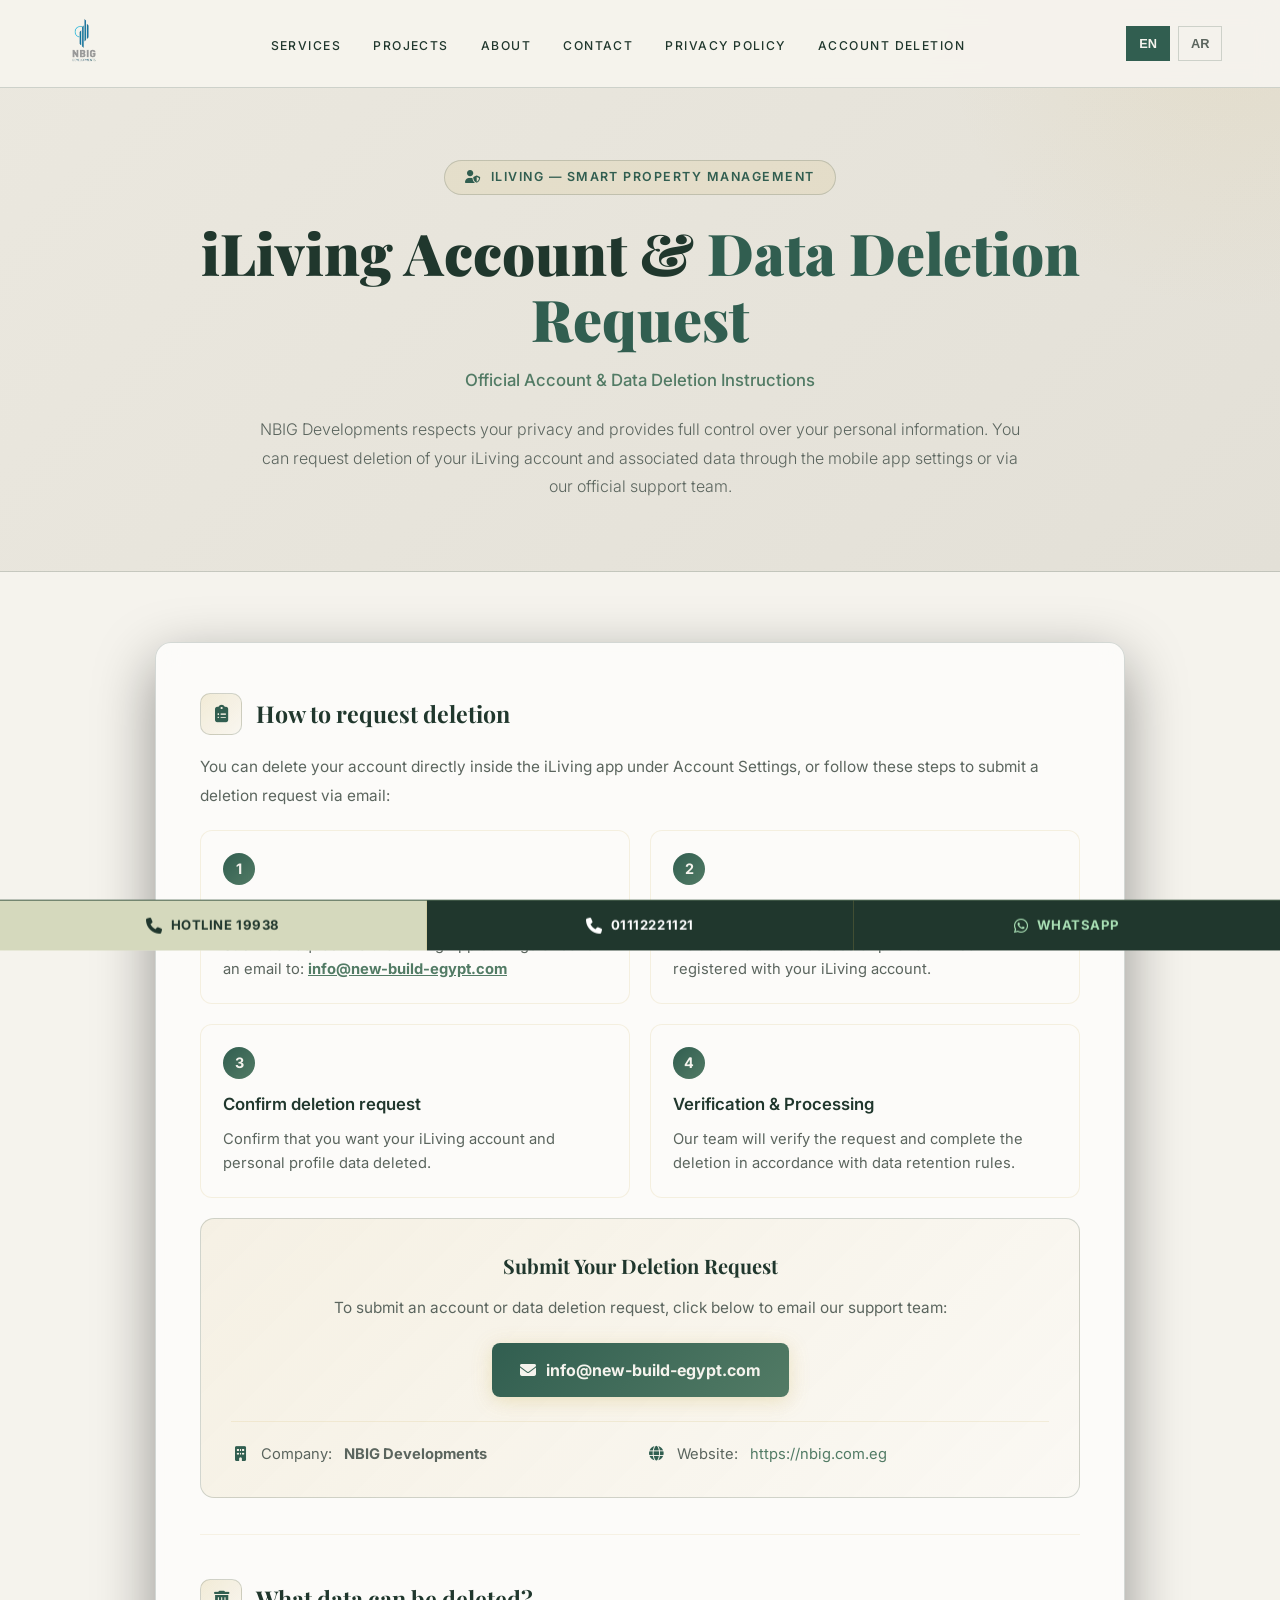
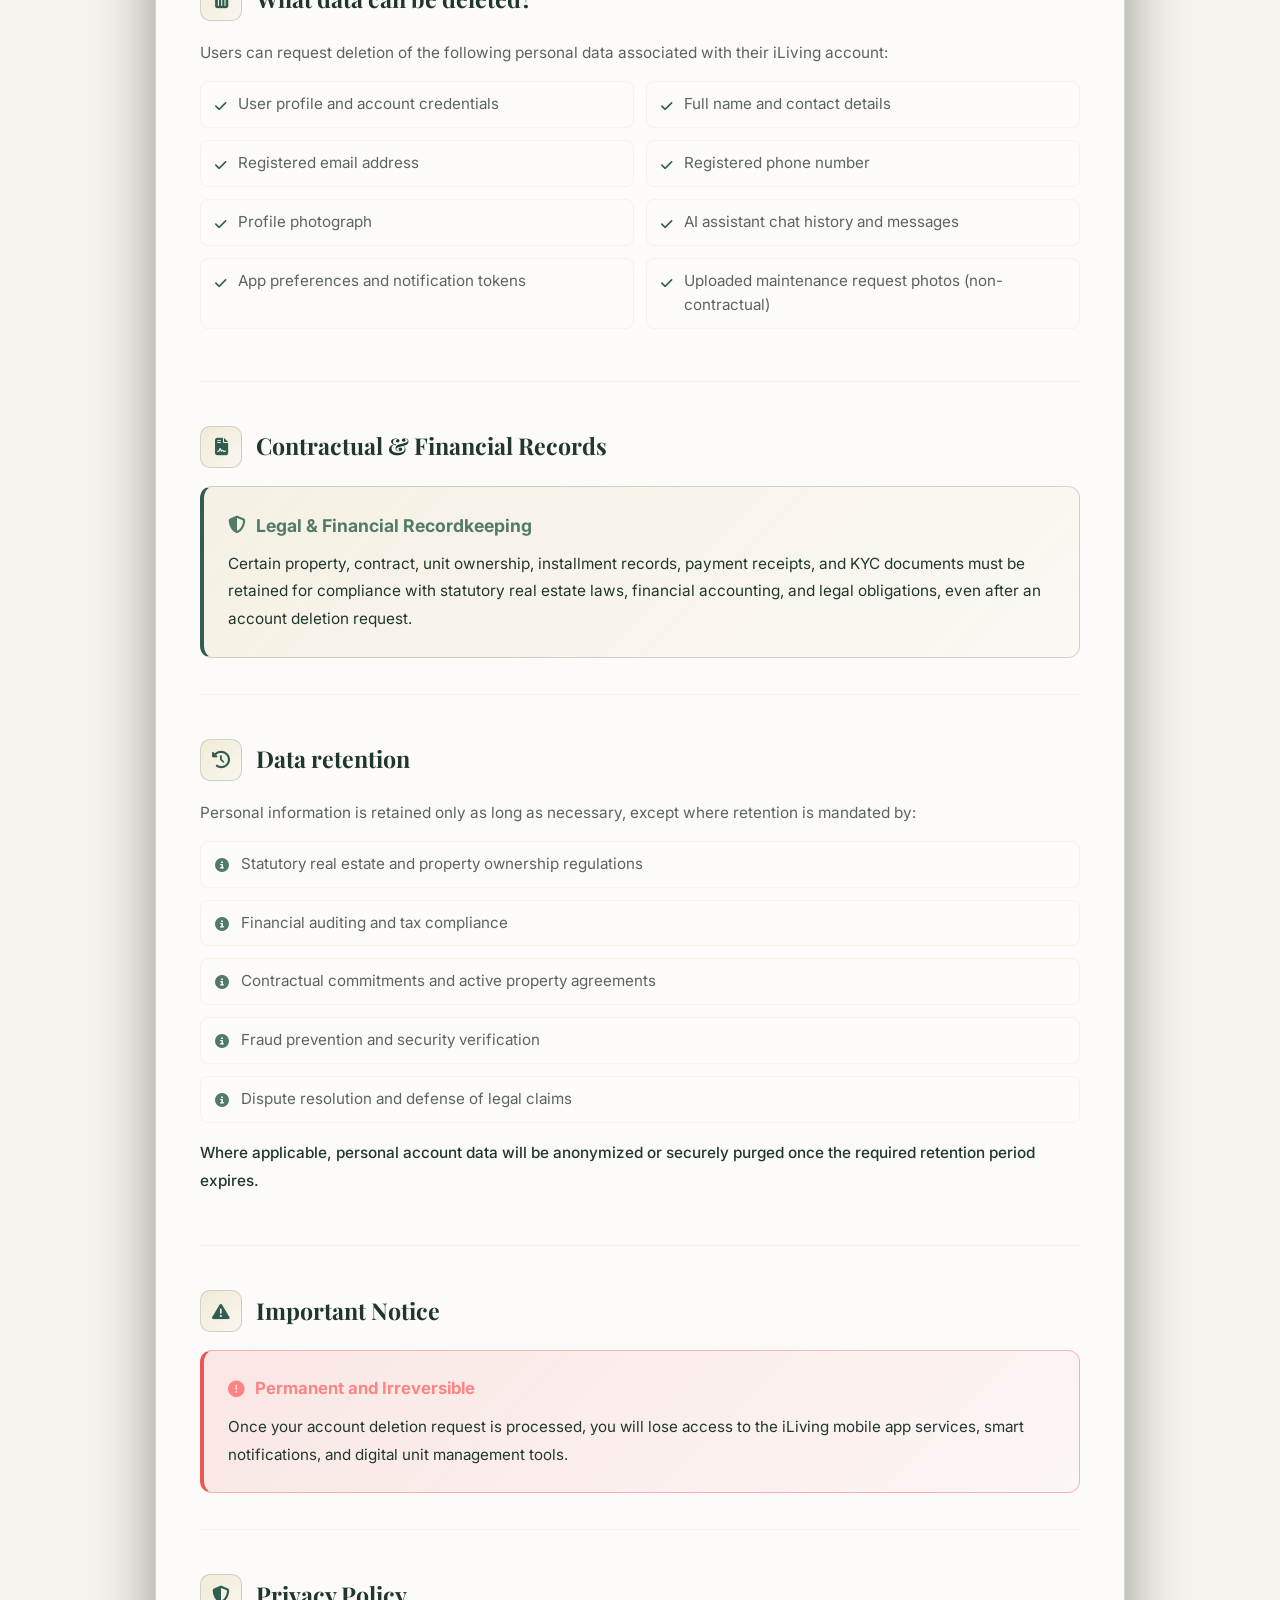
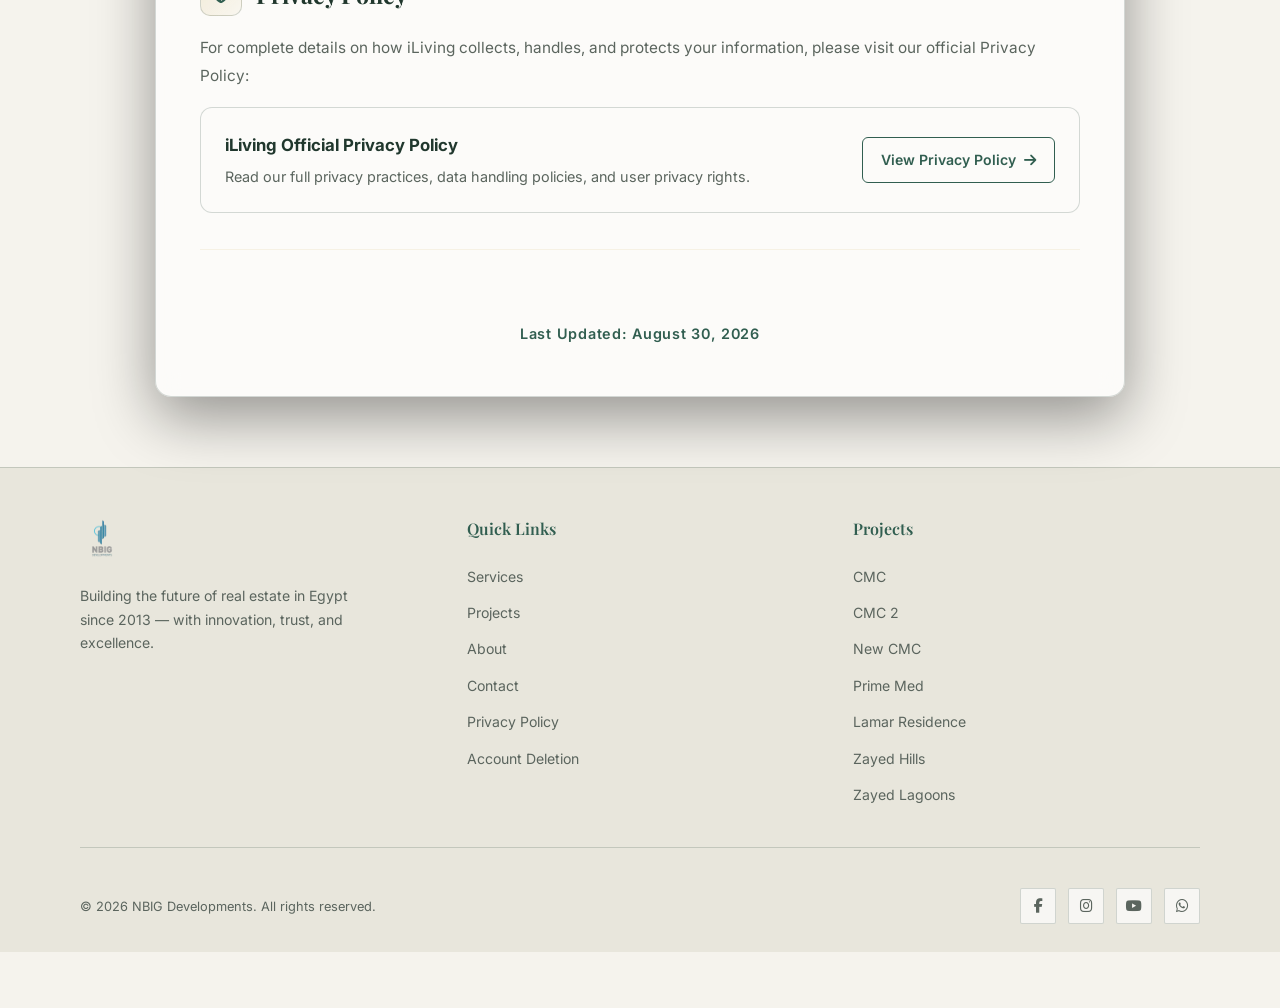
==== commit b9af9275: "Update account-deletion.html for website quality pass" ====
--- a/account-deletion.html
+++ b/account-deletion.html
@@ -199,9 +199,12 @@
     [dir="rtl"] .policy-list li{flex-direction:row-reverse;}
     [dir="rtl"] .policy-section{text-align:right;}
   </style>
+  <link rel="stylesheet" href="css/editorial.css">
+  <script src="js/site-quality.js" defer></script>
 </head>
 
 <body>
+  <a class="skip-link" href="#main-content">Skip to content</a>
   <!-- LOADER -->
   <div id="loader">
     <div class="li"><img class="ll" src="images/logo.webp" alt="NBIG" width="80" height="80">
--- a/css/editorial.css
+++ b/css/editorial.css
@@ -0,0 +1,23 @@
+/* NBIG editorial system: quiet surfaces, architectural photography, clear actions. */
+:root{--gold:#315e50;--gold-light:#527b65;--dark:#f5f3ed;--dark2:#ebe8df;--dark3:#e3e0d7;--glass:rgba(255,255,255,.65);--gb:rgba(31,57,46,.18);--text:#20372d;--muted:#5b655e}
+body{background:var(--dark);color:var(--text);font-family:Inter,Arial,sans-serif;line-height:1.65}
+header,header.scrolled{background:rgba(245,243,237,.97);border-bottom:1px solid var(--gb);backdrop-filter:blur(12px);padding:14px 4.5vw}
+.logo img{filter:none!important;object-fit:contain;width:auto;height:52px}
+nav a{color:var(--text);font-size:.76rem;letter-spacing:.12em}nav a:hover{color:var(--gold)}
+.lb{border-radius:0;padding:9px 12px}.mt span{background:var(--text)}
+section{padding:92px 6vw;scroll-margin-top:90px}.hero{padding-top:110px;min-height:760px;height:92svh;background:#263f34;color:#fff}
+.hero .hc{padding:35px 0;max-width:760px}.hero h1{font-size:clamp(2.8rem,5.4vw,5.6rem);font-weight:400;line-height:1.06;letter-spacing:-.035em}.hero h1 span{color:#d2d9bd}.hero .hsub{color:#f0f0e9;max-width:500px;font-size:1rem;line-height:1.8}.hero .htag{border:0;border-radius:0;background:transparent;padding:0;color:#e7e8d9;letter-spacing:.16em}.hero .bo{color:white;border-color:#bcc9bc}.hero .bg{background:#e8e6d8;color:#20372d}.hero .hscroll{color:#e9eadf;left:6vw}.hbg::after{background:linear-gradient(90deg,rgba(19,42,32,.82),rgba(19,42,32,.16))}.hero .hs::after{background:linear-gradient(90deg,rgba(19,42,32,.82),rgba(19,42,32,.22))}
+.bg,.bo,.fbtn{border-radius:2px;box-shadow:none;font-size:.85rem;padding:16px 24px}.bg,.fbtn{background:var(--gold);color:#fff}.bg:hover,.fbtn:hover{box-shadow:0 8px 20px #20372d18}.bo{border-color:var(--gb);color:var(--text)}
+.stag{letter-spacing:.18em;font-size:.72rem}.stitle{font-size:clamp(2rem,3.4vw,3.4rem);font-weight:400;letter-spacing:-.025em}.ssep{background:var(--gold);height:1px;width:48px}
+.fc,.sc,.ic,.cinfo-item,.cform,.cbox{border-radius:2px;box-shadow:none;backdrop-filter:none;background:rgba(255,255,255,.5)}.fc:hover,.sc:hover{box-shadow:none;transform:translateY(-3px)}.fi,.sci,.cinfo-icon{border-radius:0;background:transparent}.fc h3,.sc h3{font-family:Inter,Arial,sans-serif;font-size:1rem}.fc p,.sc p{line-height:1.85}
+.sbar{background:#e8e9df;padding:35px 6vw}.sn{font-size:2.25rem;font-weight:400}.sl{font-size:.68rem}.pc{border-radius:2px;aspect-ratio:4/5}.pc::after{background:linear-gradient(0deg,rgba(17,34,25,.9),transparent 75%)}.pc-name{color:#fff;font-size:1.6rem;font-weight:400}.pc-cat,.pc-arrow{color:#e5e7d8}.pc-arrow{opacity:1}.pc-info{padding:26px}.pg{grid-template-columns:repeat(4,1fr);gap:24px}.pc img{transition:transform .7s}.pc:hover img{transform:scale(1.035)}
+.abt-img img,.pt,.map-wrap,.map-wrap iframe,.ov-img img{border-radius:2px}.abt-img::before,.abt-img::after{display:none}.map-wrap{padding:0;box-shadow:none;background:none}.map-wrap:hover{box-shadow:none;transform:none}
+.cform input,.cform textarea,.finp{background:#fff;color:var(--text);border:1px solid var(--gb);border-radius:2px;font-size:16px}.cform{padding:32px}.cform label{letter-spacing:.06em}.fmsg.error{color:#a52929;background:#fff0ef}.fmsg.success{color:#1d6341;background:#e8f5eb}.ctas{background:#e5e9df}.ss{display:none}.footer-brand img{filter:none}footer{background:#e8e6dc}.footer-social a{border-radius:2px}.float-bar{background:#20372d;border-color:#49634f;box-shadow:none}.float-bar .fb-hotline{background:#d5d9bd;color:#20372d}.float-bar .fb-call{color:#fff}.float-bar .fb-wa{color:#a9dfb5}.reveal{transition-duration:.45s}
+:focus-visible{outline:3px solid #96713c;outline-offset:5px}a,button{touch-action:manipulation}button:disabled{cursor:wait;opacity:.65}input,textarea{max-width:100%}.skip-link{position:fixed;top:-70px;left:12px;z-index:10001;padding:12px 20px;background:#fff;color:#20372d}.skip-link:focus{top:10px}
+body.homepage .hero{display:grid;grid-template-columns:1fr 1fr;height:auto;min-height:790px;padding:130px 6vw 70px;gap:6vw;background:var(--dark);color:var(--text)}body.homepage .hero .hbg{position:relative;inset:auto;grid-column:2;grid-row:1;height:570px;overflow:hidden}body.homepage .hero .hbg picture,body.homepage .hero .hbg img{display:block;width:100%;height:100%;object-fit:cover}body.homepage .hero .hbg::after{display:none}body.homepage .hero .hc{grid-column:1;grid-row:1;max-width:none;padding:0}body.homepage .hero h1{font-size:clamp(3rem,5vw,5.1rem);font-weight:400}body.homepage .hero h1 span{color:var(--gold)}body.homepage .hero .hsub{color:var(--muted);margin-bottom:30px}body.homepage .hero .htag{color:var(--gold);font-size:.7rem}body.homepage .hero .bg{color:#fff;background:var(--gold)}body.homepage .hero .bo{color:var(--text);border-color:var(--gb)}body.homepage .hero .hscroll{display:none}body.homepage .hero .hbtns{gap:10px}body.homepage .hero-project-note{position:absolute;bottom:0;left:0;right:0;padding:22px 25px;background:linear-gradient(transparent,#183426db);color:#fff;font-size:.8rem;letter-spacing:.1em}body.homepage #portfolio{background:#ebe8df}body.homepage .project-filters{display:flex;justify-content:center;gap:8px;margin-top:30px;flex-wrap:wrap}.project-filters button{border:1px solid var(--gb);padding:10px 22px;background:transparent;color:var(--text);font:inherit;font-size:.8rem;cursor:pointer}.project-filters button[aria-pressed=true]{background:var(--gold);color:#fff}.pg .pc[hidden]{display:none}
+@media(min-width:1101px){body.homepage .pg{grid-template-columns:repeat(4,1fr)}}
+@media(max-width:1100px){.pg{grid-template-columns:repeat(2,1fr)}body.homepage .hero{gap:4vw}body.homepage .hero h1{font-size:3.5rem}}
+@media(max-width:900px){header,header.scrolled{padding:12px 22px;backdrop-filter:none}nav ul{background:#f5f3ed;color:var(--text)}nav ul.open{z-index:1100}.mc{color:var(--text)}.hero{min-height:720px;height:auto;padding:150px 24px 90px}.hero .hc{padding:0}.hero h1{font-size:3.2rem}.hero .hsub{font-size:1rem}.hero .hscroll{display:none}.hbtns{gap:10px}section{padding:65px 24px}.hero .hc,[dir=rtl] .hero .hc{padding:0}body.homepage .hero{display:flex;flex-direction:column;padding:125px 24px 35px;gap:32px;min-height:0;align-items:stretch}body.homepage .hero .hc{order:0}body.homepage .hero .hbg{order:1;height:380px;min-height:380px}body.homepage .hero h1{font-size:clamp(2.8rem,8vw,4.2rem)}body.homepage .hero .hsub{margin-bottom:24px}.sbar{gap:25px 15px;display:grid;grid-template-columns:1fr 1fr}.cform{padding:24px 18px}.contact-grid{gap:28px}.recaptcha-wrap{transform-origin:left top}.pc-info{padding:18px}.pc-name{font-size:1.3rem}.pg{gap:16px}body.homepage .hbtns{flex-direction:row}.footer-top{gap:28px}}
+@media(max-width:580px){.hero h1{font-size:2.8rem}.hbtns .bg,.hbtns .bo{justify-content:center}.hero .hbtns{flex-direction:column}.pg{grid-template-columns:1fr}.pc{aspect-ratio:5/4}body.homepage .hero .hbtns{display:grid;grid-template-columns:1fr}body.homepage .hero .hbg{height:320px;min-height:320px}body.homepage .hero h1{font-size:3.1rem}.hero .hsub{margin-bottom:28px}section .cbox{padding:30px 18px}.csection{padding:60px 20px}.float-bar a{font-size:.66rem}}
+@media(prefers-reduced-motion:reduce){html{scroll-behavior:auto}*,*::before,*::after{animation:none!important;transition:none!important}.reveal{opacity:1;transform:none}}
+.contact-grid>*{min-width:0}.cinfo-item a,.cinfo-item p{overflow-wrap:anywhere}.cinfo-item>div{min-width:0}.recaptcha-wrap{max-width:100%}@media(max-width:374px){.g-recaptcha{transform:scale(.73);transform-origin:center top;max-width:100%;margin-bottom:-20px}.cform .recaptcha-wrap{min-width:0;overflow:hidden;justify-content:flex-start}.contact-grid{display:block}.contact-grid .cform{margin-top:28px}}
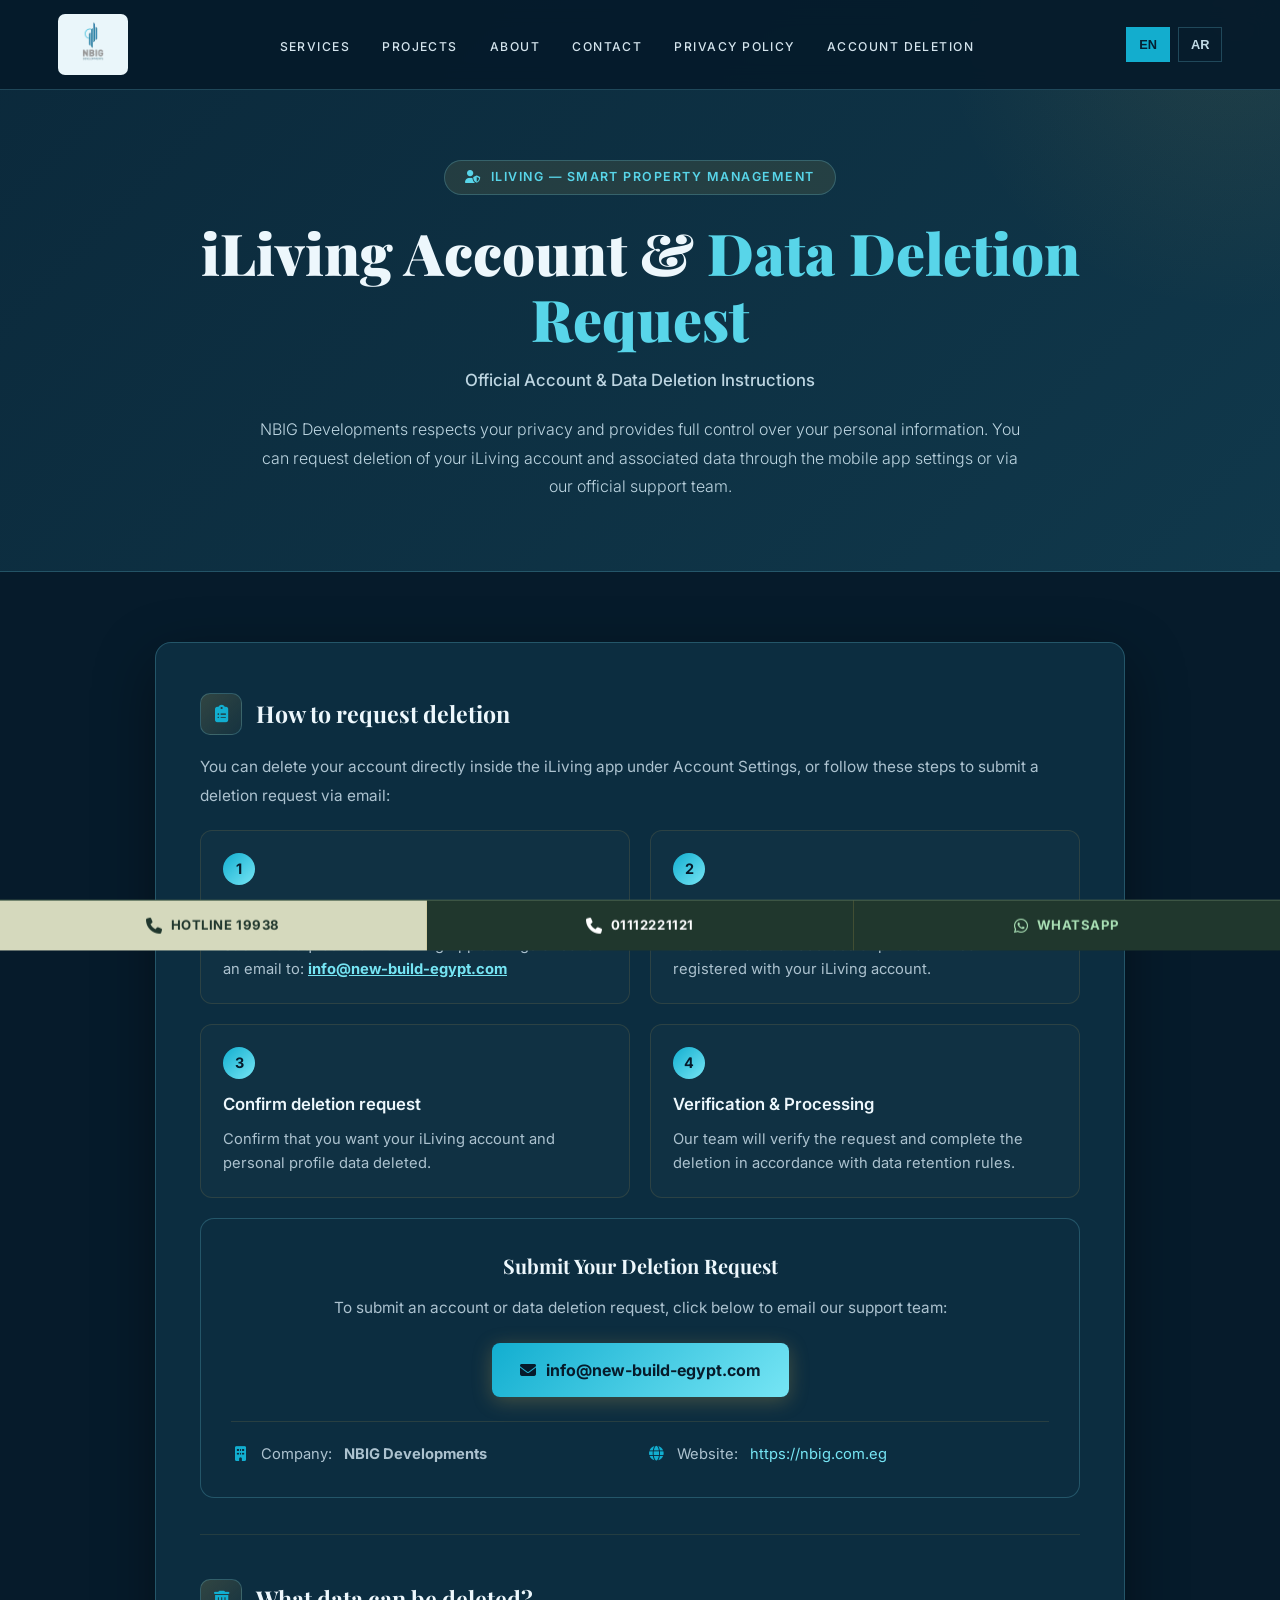
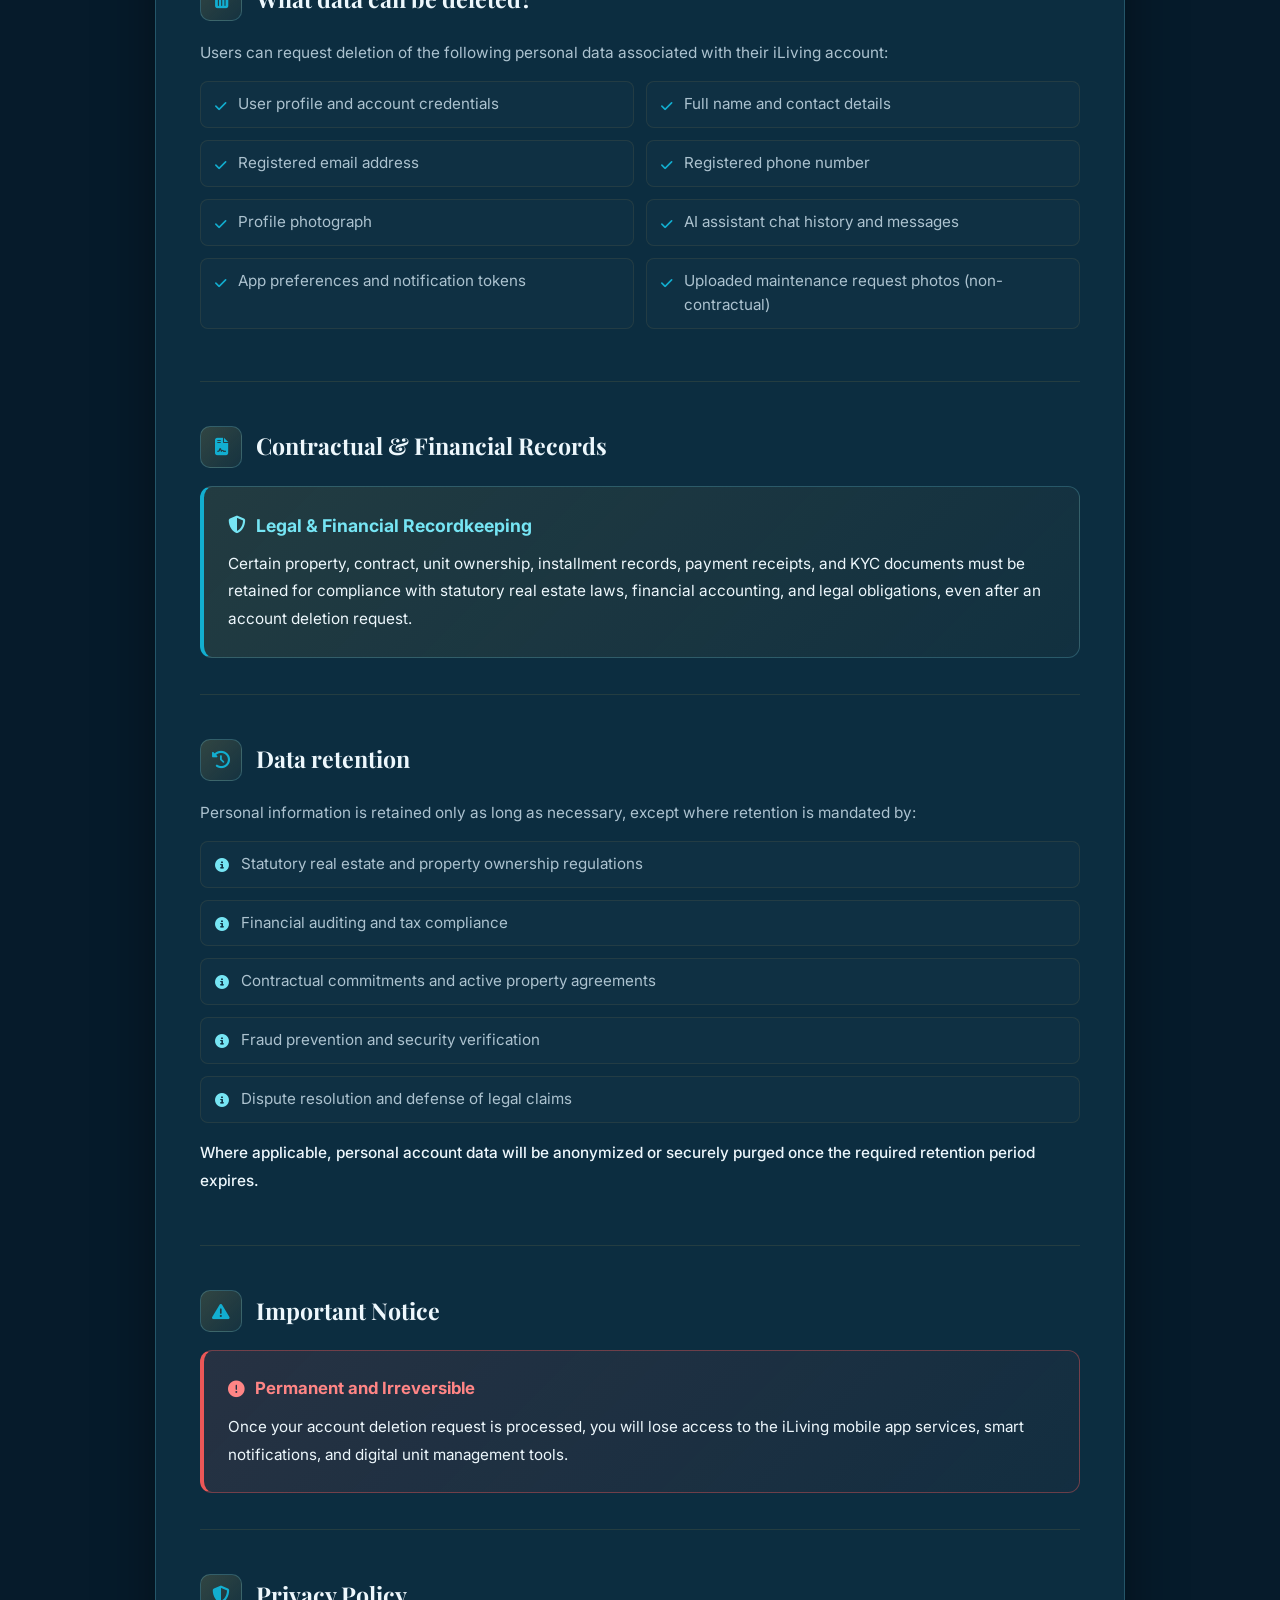
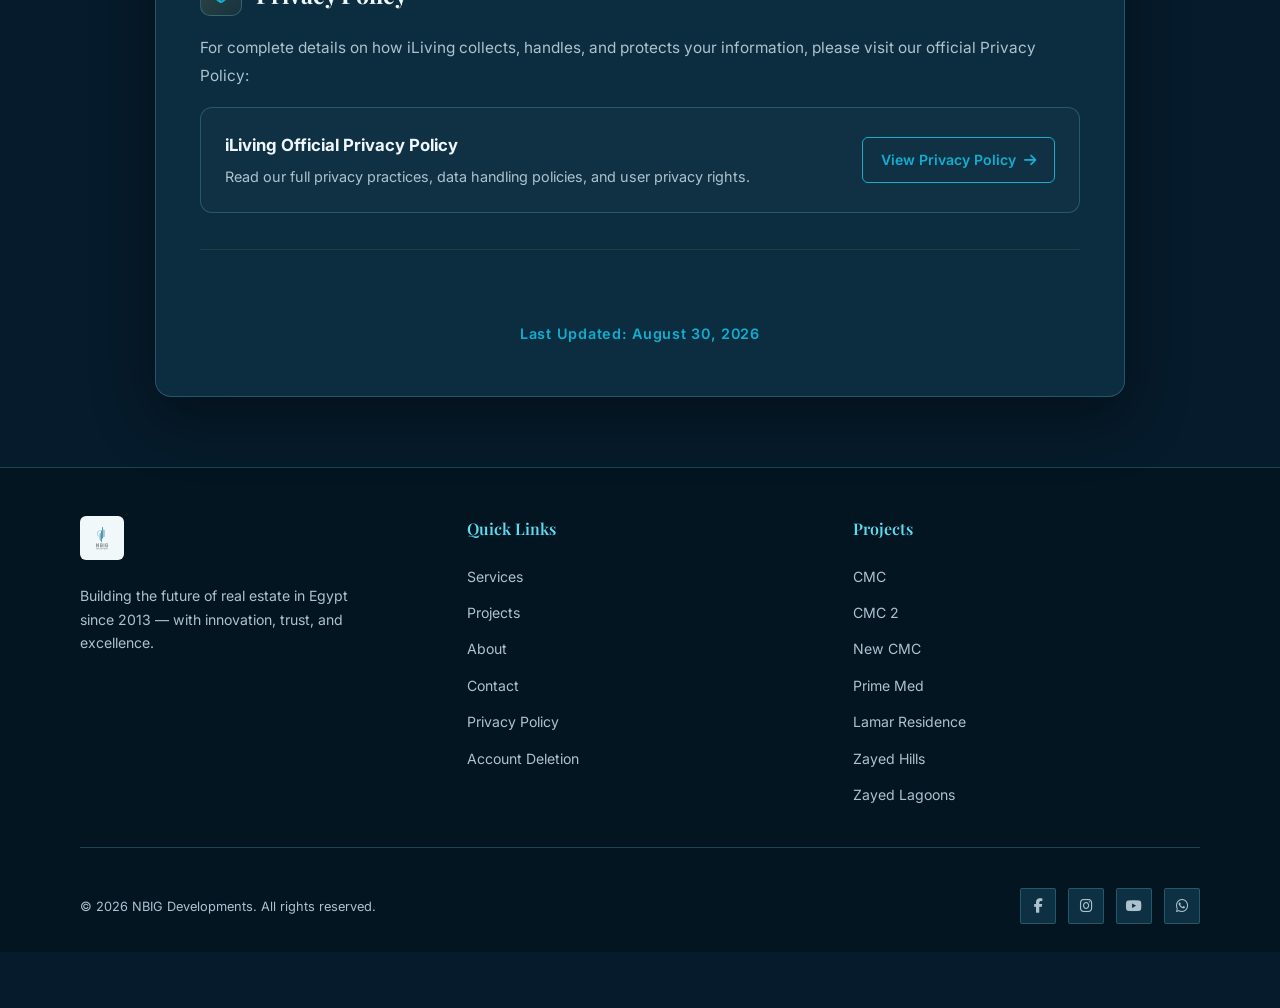
==== commit 26a535ac: "Complete NBIG design and functional checks: account-deletion.html" ====
--- a/account-deletion.html
+++ b/account-deletion.html
@@ -1,18 +1,17 @@
 <!DOCTYPE html>
-<html lang="en" dir="ltr">
-
+
+<html dir="ltr" lang="en">
 <head>
-  <link rel="canonical" href="https://nbig.com.eg/account-deletion" >
-  <meta charset="UTF-8" >
-  <meta name="viewport" content="width=device-width,initial-scale=1.0" >
-  <title>iLiving Account & Data Deletion Request | NBIG Developments</title>
-  <link rel="icon" href="images/logo.png" >
-  <meta name="description" content="Request deletion of your iLiving account and personal property management data developed by NBIG Developments." >
-  <meta name="keywords" content="iLiving, Account Deletion, Data Deletion, Delete Account, Property Data, Privacy, NBIG Developments, smart property app" >
-  <meta name="robots" content="index,follow" >
-  
-  <!-- JSON-LD Structured Data Schema -->
-  <script type="application/ld+json">
+<link href="https://nbig.com.eg/account-deletion" rel="canonical"/>
+<meta charset="utf-8"/>
+<meta content="width=device-width,initial-scale=1.0" name="viewport"/>
+<title>iLiving Account &amp; Data Deletion Request | NBIG Developments</title>
+<link href="images/logo.png" rel="icon"/>
+<meta content="Request deletion of your iLiving account and personal property management data developed by NBIG Developments." name="description"/>
+<meta content="iLiving, Account Deletion, Data Deletion, Delete Account, Property Data, Privacy, NBIG Developments, smart property app" name="keywords"/>
+<meta content="index,follow" name="robots"/>
+<!-- JSON-LD Structured Data Schema -->
+<script type="application/ld+json">
   {
     "@context": "https://schema.org",
     "@graph": [
@@ -32,16 +31,14 @@
     ]
   }
   </script>
-  <meta property="og:title" content="iLiving Account & Data Deletion Request | NBIG Developments" >
-  <meta property="og:description" content="Request deletion of your iLiving account and personal property management data developed by NBIG Developments." >
-  <meta property="og:image" content="https://nbig.com.eg/images/logo.png" >
-
-  <link rel="preconnect" href="https://fonts.googleapis.com" >
-  <link rel="preconnect" href="https://fonts.gstatic.com" crossorigin >
-  <link rel="preload" href="https://fonts.googleapis.com/css2?family=Playfair+Display:wght@400;700;900&family=Inter:wght@300;400;500;600;700&display=swap" as="style" onload="this.onload=null;this.rel='stylesheet'" ><noscript><link rel="stylesheet" href="https://fonts.googleapis.com/css2?family=Playfair+Display:wght@400;700;900&family=Inter:wght@300;400;500;600;700&display=swap" ></noscript>
-  <link rel="preload" href="https://cdnjs.cloudflare.com/ajax/libs/font-awesome/6.5.0/css/all.min.css" as="style" onload="this.onload=null;this.rel='stylesheet'" ><noscript><link rel="stylesheet" href="https://cdnjs.cloudflare.com/ajax/libs/font-awesome/6.5.0/css/all.min.css" ></noscript>
-
-  <style>
+<meta content="iLiving Account &amp; Data Deletion Request | NBIG Developments" property="og:title"/>
+<meta content="Request deletion of your iLiving account and personal property management data developed by NBIG Developments." property="og:description"/>
+<meta content="https://nbig.com.eg/images/logo.png" property="og:image"/>
+<link href="https://fonts.googleapis.com" rel="preconnect"/>
+<link crossorigin="" href="https://fonts.gstatic.com" rel="preconnect"/>
+<link as="style" href="https://fonts.googleapis.com/css2?family=Playfair+Display:wght@400;700;900&amp;family=Inter:wght@300;400;500;600;700&amp;display=swap" onload="this.onload=null;this.rel='stylesheet'" rel="preload"/><noscript><link href="https://fonts.googleapis.com/css2?family=Playfair+Display:wght@400;700;900&amp;family=Inter:wght@300;400;500;600;700&amp;display=swap" rel="stylesheet"/></noscript>
+<link as="style" href="https://cdnjs.cloudflare.com/ajax/libs/font-awesome/6.5.0/css/all.min.css" onload="this.onload=null;this.rel='stylesheet'" rel="preload"/><noscript><link href="https://cdnjs.cloudflare.com/ajax/libs/font-awesome/6.5.0/css/all.min.css" rel="stylesheet"/></noscript>
+<style>
     :root{--gold:#c9a84c;--gold-light:#e8c96d;--dark:#080810;--dark2:#0f0f1e;--dark3:#16162a;--glass:rgba(255,255,255,0.04);--gb:rgba(201,168,76,0.2);--text:#f0ece0;--muted:rgba(240,236,224,0.65);--danger:rgba(235,87,87,0.15);--danger-border:rgba(235,87,87,0.4);--danger-text:#ff8585;}
     *{margin:0;padding:0;box-sizing:border-box;}
     html{scroll-behavior:smooth;}
@@ -199,260 +196,237 @@
     [dir="rtl"] .policy-list li{flex-direction:row-reverse;}
     [dir="rtl"] .policy-section{text-align:right;}
   </style>
-  <link rel="stylesheet" href="css/editorial.css">
-  <script src="js/site-quality.js" defer></script>
+<link href="css/editorial.css" rel="stylesheet"/>
+<script defer="" src="js/site-quality.js"></script>
 </head>
-
-<body>
-  <a class="skip-link" href="#main-content">Skip to content</a>
-  <!-- LOADER -->
-  <div id="loader">
-    <div class="li"><img class="ll" src="images/logo.webp" alt="NBIG" width="80" height="80">
-      <div class="lr"></div>
-    </div>
-  </div>
-
-  <!-- SOCIAL SIDEBAR -->
-  <div class="ss">
-    <a href="https://www.facebook.com/nbigdevelopments" target="_blank" rel="noopener" aria-label="Facebook Profile"><i class="fab fa-facebook-f"></i></a>
-    <a href="https://www.instagram.com/nbigdevelopments/" target="_blank" rel="noopener" aria-label="Instagram Profile"><i class="fab fa-instagram"></i></a>
-    <a href="https://www.youtube.com/@nbigdevelopments6485" target="_blank" rel="noopener" aria-label="YouTube Channel"><i class="fab fa-youtube"></i></a>
-    <a href="https://wa.me/201112221121" target="_blank" rel="noopener" aria-label="WhatsApp Contact"><i class="fab fa-whatsapp"></i></a>
-    <a href="tel:19938" aria-label="Call Helpline"><i class="fas fa-phone"></i></a>
-  </div>
-
-  <!-- HEADER -->
-  <header id="header">
-    <div class="logo"><a href="index.html"><img src="images/logo.webp" alt="NBIG Developments" width="50" height="50" class="header-logo"></a></div>
-    <nav><button class="mt" id="mt" aria-label="Open navigation menu"><span></span><span></span><span></span></button>
-      <ul id="nm">
-        <button class="mc" id="mc" aria-label="Close menu"><i class="fas fa-times"></i></button>
-        <li><a href="https://nbig.com.eg/#services" data-t="ns">Services</a></li>
-        <li><a href="https://nbig.com.eg/#portfolio" data-t="np">Projects</a></li>
-        <li><a href="https://nbig.com.eg/#about" data-t="na">About</a></li>
-        <li><a href="index.html#contact" data-t="nc">Contact</a></li>
-        <li><a href="privacy-policy.html" data-t="pp_link">Privacy Policy</a></li>
-        <li><a href="account-deletion.html" data-t="del_link">Account Deletion</a></li>
-      </ul>
-    </nav>
-    <div class="ls"><button class="lb active" id="ben">EN</button><button class="lb" id="bar">AR</button></div>
-  </header>
-
-  <!-- HERO BANNER -->
-  <div class="hero-banner">
-    <div class="hc">
-      <div class="htag"><i class="fas fa-user-shield"></i> <span data-t="htag">iLiving — Smart Property Management</span></div>
-      <h1 data-t="title">iLiving Account &amp; <span>Data Deletion Request</span></h1>
-      <div class="hsub" data-t="subtitle">Official Account &amp; Data Deletion Instructions</div>
-      <p class="happ-notice" data-t="intro">NBIG Developments respects your privacy and provides full control over your personal information. You can request deletion of your iLiving account and associated data through the mobile app settings or via our official support team.</p>
-    </div>
-  </div>
-
-  <!-- MAIN CONTENT -->
-  <section class="policy-content">
-    <div class="policy-container">
-      
-      <!-- Section 1: How to request deletion -->
-      <div class="policy-section">
-        <div class="policy-sec-header">
-          <div class="policy-sec-icon"><i class="fas fa-clipboard-list"></i></div>
-          <h2 data-t="s1_title">How to request deletion</h2>
-        </div>
-        <p data-t="s1_desc">You can delete your account directly inside the iLiving app under Account Settings, or follow these steps to submit a deletion request via email:</p>
-        
-        <div class="steps-grid">
-          <div class="step-card">
-            <div class="step-num">1</div>
-            <h3 data-t="step1_h">Send an email or use in-app settings</h3>
-            <p data-t="step1_p">Submit a request via the iLiving App settings or send an email to: <strong style="color:var(--gold-light);"><a href="mailto:info@new-build-egypt.com" style="color:var(--gold-light);text-decoration:underline;">info@new-build-egypt.com</a></strong></p>
-          </div>
-
-          <div class="step-card">
-            <div class="step-num">2</div>
-            <h3 data-t="step2_h">Include account details</h3>
-            <p data-t="step2_p">Include the email address or phone number registered with your iLiving account.</p>
-          </div>
-
-          <div class="step-card">
-            <div class="step-num">3</div>
-            <h3 data-t="step3_h">Confirm deletion request</h3>
-            <p data-t="step3_p">Confirm that you want your iLiving account and personal profile data deleted.</p>
-          </div>
-
-          <div class="step-card">
-            <div class="step-num">4</div>
-            <h3 data-t="step4_h">Verification &amp; Processing</h3>
-            <p data-t="step4_p">Our team will verify the request and complete the deletion in accordance with data retention rules.</p>
-          </div>
-        </div>
-
-        <!-- Direct Email Action Box -->
-        <div class="contact-card-box">
-          <h3 data-t="direct_req_h">Submit Your Deletion Request</h3>
-          <p data-t="direct_req_p">To submit an account or data deletion request, click below to email our support team:</p>
-          <a href="mailto:info@new-build-egypt.com?subject=iLiving%20Account%20%26%20Data%20Deletion%20Request&body=Hello%20NBIG%20Support%20Team%2C%0A%0AI%20would%20like%20to%20request%20the%20permanent%20deletion%20of%20my%20iLiving%20account%20and%20associated%20personal%20data.%0A%0ARegistered%20Email%20%2F%20Phone%3A%20%5BInsert%20your%20registered%20email%20or%20phone%20number%20here%5D%0AAccount%20Holder%20Name%3A%20%5BInsert%20your%20full%20name%5D%0A%0AI%20confirm%20that%20I%20want%20my%20iLiving%20account%20and%20associated%20personal%20data%20permanently%20deleted.%0A%0AThank%20you." class="contact-email-btn" id="contactEmailBtn">
-            <i class="fas fa-envelope"></i> <span data-t="email_btn_text">info@new-build-egypt.com</span>
-          </a>
-
-          <div class="contact-details-grid">
-            <div class="contact-info-row">
-              <i class="fas fa-building"></i>
-              <span data-t="company_lbl">Company:</span> <strong data-t="company_val">NBIG Developments</strong>
-            </div>
-            <div class="contact-info-row">
-              <i class="fas fa-globe"></i>
-              <span data-t="website_lbl">Website:</span> <a href="https://nbig.com.eg" target="_blank" rel="noopener">https://nbig.com.eg</a>
-            </div>
-          </div>
-        </div>
-      </div>
-
-      <!-- Section 2: What data can be deleted? -->
-      <div class="policy-section">
-        <div class="policy-sec-header">
-          <div class="policy-sec-icon"><i class="fas fa-trash-alt"></i></div>
-          <h2 data-t="s2_title">What data can be deleted?</h2>
-        </div>
-        <p data-t="s2_desc">Users can request deletion of the following personal data associated with their iLiving account:</p>
-        <ul class="policy-list">
-          <li data-t="s2_item1">User profile and account credentials</li>
-          <li data-t="s2_item2">Full name and contact details</li>
-          <li data-t="s2_item3">Registered email address</li>
-          <li data-t="s2_item4">Registered phone number</li>
-          <li data-t="s2_item5">Profile photograph</li>
-          <li data-t="s2_item6">AI assistant chat history and messages</li>
-          <li data-t="s2_item7">App preferences and notification tokens</li>
-          <li data-t="s2_item8">Uploaded maintenance request photos (non-contractual)</li>
-        </ul>
-      </div>
-
-      <!-- Section 3: Property & Contractual Information -->
-      <div class="policy-section">
-        <div class="policy-sec-header">
-          <div class="policy-sec-icon"><i class="fas fa-file-contract"></i></div>
-          <h2 data-t="s3_title">Contractual &amp; Financial Records</h2>
-        </div>
-        <div class="highlight-box">
-          <h3 data-t="s3_box_h"><i class="fas fa-shield-halved"></i> Legal &amp; Financial Recordkeeping</h3>
-          <p data-t="s3_statement">Certain property, contract, unit ownership, installment records, payment receipts, and KYC documents must be retained for compliance with statutory real estate laws, financial accounting, and legal obligations, even after an account deletion request.</p>
-        </div>
-      </div>
-
-      <!-- Section 4: Data retention -->
-      <div class="policy-section">
-        <div class="policy-sec-header">
-          <div class="policy-sec-icon"><i class="fas fa-clock-rotate-left"></i></div>
-          <h2 data-t="s4_title">Data retention</h2>
-        </div>
-        <p data-t="s4_desc">Personal information is retained only as long as necessary, except where retention is mandated by:</p>
-        <ul class="policy-list single-col retained">
-          <li data-t="s4_item1">Statutory real estate and property ownership regulations</li>
-          <li data-t="s4_item2">Financial auditing and tax compliance</li>
-          <li data-t="s4_item3">Contractual commitments and active property agreements</li>
-          <li data-t="s4_item4">Fraud prevention and security verification</li>
-          <li data-t="s4_item5">Dispute resolution and defense of legal claims</li>
-        </ul>
-        <p data-t="s4_footer" style="margin-top:14px;color:var(--text);font-weight:500;">Where applicable, personal account data will be anonymized or securely purged once the required retention period expires.</p>
-      </div>
-
-      <!-- Section 5: Important -->
-      <div class="policy-section">
-        <div class="policy-sec-header">
-          <div class="policy-sec-icon"><i class="fas fa-exclamation-triangle"></i></div>
-          <h2 data-t="s5_title">Important Notice</h2>
-        </div>
-        <div class="warning-box">
-          <h3 data-t="s5_box_h"><i class="fas fa-exclamation-circle"></i> Permanent and Irreversible</h3>
-          <p data-t="s5_statement">Once your account deletion request is processed, you will lose access to the iLiving mobile app services, smart notifications, and digital unit management tools.</p>
-        </div>
-      </div>
-
-      <!-- Section 6: Privacy Policy Link -->
-      <div class="policy-section">
-        <div class="policy-sec-header">
-          <div class="policy-sec-icon"><i class="fas fa-shield-alt"></i></div>
-          <h2 data-t="s6_title">Privacy Policy</h2>
-        </div>
-        <p data-t="s6_desc">For complete details on how iLiving collects, handles, and protects your information, please visit our official Privacy Policy:</p>
-        
-        <div class="privacy-link-card">
-          <div class="plc-text">
-            <h3 data-t="plc_h">iLiving Official Privacy Policy</h3>
-            <p data-t="plc_p">Read our full privacy practices, data handling policies, and user privacy rights.</p>
-          </div>
-          <a href="privacy-policy.html" class="privacy-link-btn" id="privacyPolicyBtn">
-            <span data-t="plc_btn">View Privacy Policy</span> <i class="fas fa-arrow-right"></i>
-          </a>
-        </div>
-      </div>
-
-      <!-- Bottom updated tag -->
-      <div class="last-updated-bar" data-t="last_updated">
+<body class="nbig-complete">
+<a class="skip-link" href="#main-content">Skip to content</a>
+<!-- LOADER -->
+<div id="loader">
+<div class="li"><img alt="NBIG" class="ll" height="80" src="images/logo.webp" width="80"/>
+<div class="lr"></div>
+</div>
+</div>
+<!-- SOCIAL SIDEBAR -->
+<div class="ss">
+<a aria-label="Facebook Profile" href="https://www.facebook.com/nbigdevelopments" rel="noopener" target="_blank"><i class="fab fa-facebook-f"></i></a>
+<a aria-label="Instagram Profile" href="https://www.instagram.com/nbigdevelopments/" rel="noopener" target="_blank"><i class="fab fa-instagram"></i></a>
+<a aria-label="YouTube Channel" href="https://www.youtube.com/@nbigdevelopments6485" rel="noopener" target="_blank"><i class="fab fa-youtube"></i></a>
+<a aria-label="WhatsApp Contact" href="https://wa.me/201112221121" rel="noopener" target="_blank"><i class="fab fa-whatsapp"></i></a>
+<a aria-label="Call Helpline" href="tel:19938"><i class="fas fa-phone"></i></a>
+</div>
+<!-- HEADER -->
+<header id="header">
+<div class="logo"><a href="index.html"><img alt="NBIG Developments" class="header-logo" height="50" src="images/logo.webp" width="50"/></a></div>
+<nav><button aria-label="Open navigation menu" class="mt" id="mt"><span></span><span></span><span></span></button>
+<ul id="nm">
+<button aria-label="Close menu" class="mc" id="mc"><i class="fas fa-times"></i></button>
+<li><a data-t="ns" href="https://nbig.com.eg/#services">Services</a></li>
+<li><a data-t="np" href="https://nbig.com.eg/#portfolio">Projects</a></li>
+<li><a data-t="na" href="https://nbig.com.eg/#about">About</a></li>
+<li><a data-t="nc" href="index.html#contact">Contact</a></li>
+<li><a data-t="pp_link" href="privacy-policy.html">Privacy Policy</a></li>
+<li><a data-t="del_link" href="account-deletion.html">Account Deletion</a></li>
+</ul>
+</nav>
+<div class="ls"><button class="lb active" id="ben">EN</button><button class="lb" id="bar">AR</button></div>
+</header>
+<!-- HERO BANNER -->
+<div class="hero-banner" id="main-content" tabindex="-1">
+<div class="hc">
+<div class="htag"><i class="fas fa-user-shield"></i> <span data-t="htag">iLiving — Smart Property Management</span></div>
+<h1 data-t="title">iLiving Account &amp; <span>Data Deletion Request</span></h1>
+<div class="hsub" data-t="subtitle">Official Account &amp; Data Deletion Instructions</div>
+<p class="happ-notice" data-t="intro">NBIG Developments respects your privacy and provides full control over your personal information. You can request deletion of your iLiving account and associated data through the mobile app settings or via our official support team.</p>
+</div>
+</div>
+<!-- MAIN CONTENT -->
+<section class="policy-content">
+<div class="policy-container">
+<!-- Section 1: How to request deletion -->
+<div class="policy-section">
+<div class="policy-sec-header">
+<div class="policy-sec-icon"><i class="fas fa-clipboard-list"></i></div>
+<h2 data-t="s1_title">How to request deletion</h2>
+</div>
+<p data-t="s1_desc">You can delete your account directly inside the iLiving app under Account Settings, or follow these steps to submit a deletion request via email:</p>
+<div class="steps-grid">
+<div class="step-card">
+<div class="step-num">1</div>
+<h3 data-t="step1_h">Send an email or use in-app settings</h3>
+<p data-t="step1_p">Submit a request via the iLiving App settings or send an email to: <strong style="color:var(--gold-light);"><a href="mailto:info@new-build-egypt.com" style="color:var(--gold-light);text-decoration:underline;">info@new-build-egypt.com</a></strong></p>
+</div>
+<div class="step-card">
+<div class="step-num">2</div>
+<h3 data-t="step2_h">Include account details</h3>
+<p data-t="step2_p">Include the email address or phone number registered with your iLiving account.</p>
+</div>
+<div class="step-card">
+<div class="step-num">3</div>
+<h3 data-t="step3_h">Confirm deletion request</h3>
+<p data-t="step3_p">Confirm that you want your iLiving account and personal profile data deleted.</p>
+</div>
+<div class="step-card">
+<div class="step-num">4</div>
+<h3 data-t="step4_h">Verification &amp; Processing</h3>
+<p data-t="step4_p">Our team will verify the request and complete the deletion in accordance with data retention rules.</p>
+</div>
+</div>
+<!-- Direct Email Action Box -->
+<div class="contact-card-box">
+<h3 data-t="direct_req_h">Submit Your Deletion Request</h3>
+<p data-t="direct_req_p">To submit an account or data deletion request, click below to email our support team:</p>
+<a class="contact-email-btn" href="mailto:info@new-build-egypt.com?subject=iLiving%20Account%20%26%20Data%20Deletion%20Request&amp;body=Hello%20NBIG%20Support%20Team%2C%0A%0AI%20would%20like%20to%20request%20the%20permanent%20deletion%20of%20my%20iLiving%20account%20and%20associated%20personal%20data.%0A%0ARegistered%20Email%20%2F%20Phone%3A%20%5BInsert%20your%20registered%20email%20or%20phone%20number%20here%5D%0AAccount%20Holder%20Name%3A%20%5BInsert%20your%20full%20name%5D%0A%0AI%20confirm%20that%20I%20want%20my%20iLiving%20account%20and%20associated%20personal%20data%20permanently%20deleted.%0A%0AThank%20you." id="contactEmailBtn">
+<i class="fas fa-envelope"></i> <span data-t="email_btn_text">info@new-build-egypt.com</span>
+</a>
+<div class="contact-details-grid">
+<div class="contact-info-row">
+<i class="fas fa-building"></i>
+<span data-t="company_lbl">Company:</span> <strong data-t="company_val">NBIG Developments</strong>
+</div>
+<div class="contact-info-row">
+<i class="fas fa-globe"></i>
+<span data-t="website_lbl">Website:</span> <a href="https://nbig.com.eg" rel="noopener" target="_blank">https://nbig.com.eg</a>
+</div>
+</div>
+</div>
+</div>
+<!-- Section 2: What data can be deleted? -->
+<div class="policy-section">
+<div class="policy-sec-header">
+<div class="policy-sec-icon"><i class="fas fa-trash-alt"></i></div>
+<h2 data-t="s2_title">What data can be deleted?</h2>
+</div>
+<p data-t="s2_desc">Users can request deletion of the following personal data associated with their iLiving account:</p>
+<ul class="policy-list">
+<li data-t="s2_item1">User profile and account credentials</li>
+<li data-t="s2_item2">Full name and contact details</li>
+<li data-t="s2_item3">Registered email address</li>
+<li data-t="s2_item4">Registered phone number</li>
+<li data-t="s2_item5">Profile photograph</li>
+<li data-t="s2_item6">AI assistant chat history and messages</li>
+<li data-t="s2_item7">App preferences and notification tokens</li>
+<li data-t="s2_item8">Uploaded maintenance request photos (non-contractual)</li>
+</ul>
+</div>
+<!-- Section 3: Property & Contractual Information -->
+<div class="policy-section">
+<div class="policy-sec-header">
+<div class="policy-sec-icon"><i class="fas fa-file-contract"></i></div>
+<h2 data-t="s3_title">Contractual &amp; Financial Records</h2>
+</div>
+<div class="highlight-box">
+<h3 data-t="s3_box_h"><i class="fas fa-shield-halved"></i> Legal &amp; Financial Recordkeeping</h3>
+<p data-t="s3_statement">Certain property, contract, unit ownership, installment records, payment receipts, and KYC documents must be retained for compliance with statutory real estate laws, financial accounting, and legal obligations, even after an account deletion request.</p>
+</div>
+</div>
+<!-- Section 4: Data retention -->
+<div class="policy-section">
+<div class="policy-sec-header">
+<div class="policy-sec-icon"><i class="fas fa-clock-rotate-left"></i></div>
+<h2 data-t="s4_title">Data retention</h2>
+</div>
+<p data-t="s4_desc">Personal information is retained only as long as necessary, except where retention is mandated by:</p>
+<ul class="policy-list single-col retained">
+<li data-t="s4_item1">Statutory real estate and property ownership regulations</li>
+<li data-t="s4_item2">Financial auditing and tax compliance</li>
+<li data-t="s4_item3">Contractual commitments and active property agreements</li>
+<li data-t="s4_item4">Fraud prevention and security verification</li>
+<li data-t="s4_item5">Dispute resolution and defense of legal claims</li>
+</ul>
+<p data-t="s4_footer" style="margin-top:14px;color:var(--text);font-weight:500;">Where applicable, personal account data will be anonymized or securely purged once the required retention period expires.</p>
+</div>
+<!-- Section 5: Important -->
+<div class="policy-section">
+<div class="policy-sec-header">
+<div class="policy-sec-icon"><i class="fas fa-exclamation-triangle"></i></div>
+<h2 data-t="s5_title">Important Notice</h2>
+</div>
+<div class="warning-box">
+<h3 data-t="s5_box_h"><i class="fas fa-exclamation-circle"></i> Permanent and Irreversible</h3>
+<p data-t="s5_statement">Once your account deletion request is processed, you will lose access to the iLiving mobile app services, smart notifications, and digital unit management tools.</p>
+</div>
+</div>
+<!-- Section 6: Privacy Policy Link -->
+<div class="policy-section">
+<div class="policy-sec-header">
+<div class="policy-sec-icon"><i class="fas fa-shield-alt"></i></div>
+<h2 data-t="s6_title">Privacy Policy</h2>
+</div>
+<p data-t="s6_desc">For complete details on how iLiving collects, handles, and protects your information, please visit our official Privacy Policy:</p>
+<div class="privacy-link-card">
+<div class="plc-text">
+<h3 data-t="plc_h">iLiving Official Privacy Policy</h3>
+<p data-t="plc_p">Read our full privacy practices, data handling policies, and user privacy rights.</p>
+</div>
+<a class="privacy-link-btn" href="privacy-policy.html" id="privacyPolicyBtn">
+<span data-t="plc_btn">View Privacy Policy</span> <i class="fas fa-arrow-right"></i>
+</a>
+</div>
+</div>
+<!-- Bottom updated tag -->
+<div class="last-updated-bar" data-t="last_updated">
         Last Updated: August 30, 2026
       </div>
-
-    </div>
-  </section>
-
-  <!-- FOOTER -->
-  <footer style="margin-bottom:56px;">
-    <div class="footer-top">
-      <div class="footer-brand">
-        <img src="images/logo.webp" alt="NBIG Developments" width="44" height="44" loading="lazy" decoding="async">
-        <p data-t="fd">Building the future of real estate in Egypt since 2013 — with innovation, trust, and excellence.</p>
-      </div>
-      <div class="footer-col">
-        <h4 data-t="fl">Quick Links</h4>
-        <ul>
-          <li><a href="https://nbig.com.eg/#services" data-t="ns">Services</a></li>
-          <li><a href="https://nbig.com.eg/#portfolio" data-t="np">Projects</a></li>
-          <li><a href="https://nbig.com.eg/#about" data-t="na">About</a></li>
-          <li><a href="index.html#contact" data-t="nc">Contact</a></li>
-          <li><a href="privacy-policy.html" data-t="pp_link">Privacy Policy</a></li>
-          <li><a href="account-deletion.html" data-t="del_link">Account Deletion</a></li>
-        </ul>
-      </div>
-      <div class="footer-col">
-        <h4 data-t="fpro">Projects</h4>
-        <ul>
-          <li><a href="cmc.html">CMC</a></li>
-          <li><a href="cmc-2.html">CMC 2</a></li>
-          <li><a href="new-cmc.html">New CMC</a></li>
-          <li><a href="prime.html">Prime Med</a></li>
-          <li><a href="lamar-residence.html">Lamar Residence</a></li>
-          <li><a href="zayed-hills.html">Zayed Hills</a></li>
-          <li><a href="zayed-lagoons.html">Zayed Lagoons</a></li>
-        </ul>
-      </div>
-    </div>
-    <div class="footer-bottom">
-      <div>© 2026 NBIG Developments. <span data-t="rg">All rights reserved.</span></div>
-      <div class="footer-social">
-        <a href="https://www.facebook.com/nbigdevelopments" target="_blank" rel="noopener" aria-label="Facebook Profile"><i class="fab fa-facebook-f"></i></a>
-        <a href="https://www.instagram.com/nbigdevelopments/" target="_blank" rel="noopener" aria-label="Instagram Profile"><i class="fab fa-instagram"></i></a>
-        <a href="https://www.youtube.com/@nbigdevelopments6485" target="_blank" rel="noopener" aria-label="YouTube Channel"><i class="fab fa-youtube"></i></a>
-        <a href="https://wa.me/201112221121" target="_blank" rel="noopener" aria-label="WhatsApp Contact"><i class="fab fa-whatsapp"></i></a>
-      </div>
-    </div>
-  </footer>
-
-  <!-- FLOATING BOTTOM BAR -->
-  <div class="float-bar" id="floatBar" role="navigation" aria-label="Quick contact">
-    <a href="tel:19938" class="fb-hotline" id="fb-hotline-btn">
-      <i class="fas fa-phone" aria-hidden="true"></i>
-      <span>Hotline 19938</span>
-    </a>
-    <a href="tel:+201112221121" class="fb-call" id="fb-call-btn">
-      <i class="fas fa-phone" aria-hidden="true"></i>
-      <span>01112221121</span>
-    </a>
-    <a href="https://wa.me/201112221121" target="_blank" rel="noopener noreferrer" class="fb-wa" id="fb-wa-btn">
-      <i class="fab fa-whatsapp" aria-hidden="true"></i>
-      <span>WhatsApp</span>
-    </a>
-  </div>
-
-  <script>
+</div>
+</section>
+<!-- FOOTER -->
+<footer style="margin-bottom:56px;">
+<div class="footer-top">
+<div class="footer-brand">
+<img alt="NBIG Developments" decoding="async" height="44" loading="lazy" src="images/logo.webp" width="44"/>
+<p data-t="fd">Building the future of real estate in Egypt since 2013 — with innovation, trust, and excellence.</p>
+</div>
+<div class="footer-col">
+<h4 data-t="fl">Quick Links</h4>
+<ul>
+<li><a data-t="ns" href="https://nbig.com.eg/#services">Services</a></li>
+<li><a data-t="np" href="https://nbig.com.eg/#portfolio">Projects</a></li>
+<li><a data-t="na" href="https://nbig.com.eg/#about">About</a></li>
+<li><a data-t="nc" href="index.html#contact">Contact</a></li>
+<li><a data-t="pp_link" href="privacy-policy.html">Privacy Policy</a></li>
+<li><a data-t="del_link" href="account-deletion.html">Account Deletion</a></li>
+</ul>
+</div>
+<div class="footer-col">
+<h4 data-t="fpro">Projects</h4>
+<ul>
+<li><a href="cmc.html">CMC</a></li>
+<li><a href="cmc-2.html">CMC 2</a></li>
+<li><a href="new-cmc.html">New CMC</a></li>
+<li><a href="prime.html">Prime Med</a></li>
+<li><a href="lamar-residence.html">Lamar Residence</a></li>
+<li><a href="zayed-hills.html">Zayed Hills</a></li>
+<li><a href="zayed-lagoons.html">Zayed Lagoons</a></li>
+</ul>
+</div>
+</div>
+<div class="footer-bottom">
+<div>© 2026 NBIG Developments. <span data-t="rg">All rights reserved.</span></div>
+<div class="footer-social">
+<a aria-label="Facebook Profile" href="https://www.facebook.com/nbigdevelopments" rel="noopener" target="_blank"><i class="fab fa-facebook-f"></i></a>
+<a aria-label="Instagram Profile" href="https://www.instagram.com/nbigdevelopments/" rel="noopener" target="_blank"><i class="fab fa-instagram"></i></a>
+<a aria-label="YouTube Channel" href="https://www.youtube.com/@nbigdevelopments6485" rel="noopener" target="_blank"><i class="fab fa-youtube"></i></a>
+<a aria-label="WhatsApp Contact" href="https://wa.me/201112221121" rel="noopener" target="_blank"><i class="fab fa-whatsapp"></i></a>
+</div>
+</div>
+</footer>
+<!-- FLOATING BOTTOM BAR -->
+<div aria-label="Quick contact" class="float-bar" id="floatBar" role="navigation">
+<a class="fb-hotline" href="tel:19938" id="fb-hotline-btn">
+<i aria-hidden="true" class="fas fa-phone"></i>
+<span>Hotline 19938</span>
+</a>
+<a class="fb-call" href="tel:+201112221121" id="fb-call-btn">
+<i aria-hidden="true" class="fas fa-phone"></i>
+<span>01112221121</span>
+</a>
+<a class="fb-wa" href="https://wa.me/201112221121" id="fb-wa-btn" rel="noopener noreferrer" target="_blank">
+<i aria-hidden="true" class="fab fa-whatsapp"></i>
+<span>WhatsApp</span>
+</a>
+</div>
+<script>
     const hideLoader = () => { const l = document.getElementById('loader'); if (l) l.classList.add('hidden'); };
     window.addEventListener('load', () => setTimeout(hideLoader, 300));
     setTimeout(hideLoader, 4000);
@@ -591,7 +565,9 @@
       }
     };
 
-    function setLang(l) {
+    Object.assign(T.en,{"newEyebrow": "SPACES SEEN. LIVES IMAGINED.", "newHeadline": "A sense of <em>place.</em>", "newIntro": "From a detail in the facade to the whole picture. Explore NBIG from a closer perspective.", "inFocus": "IN FOCUS", "exploreProject": "Explore the project", "anotherView": "NBIG / ANOTHER VIEW", "stageNote": "The facade. The open space. A closer view of every project.", "visualNote": "ARCHITECTURAL VISUALS FROM PROJECT FILES", "perspectiveLabel": "01 / PERSPECTIVE", "perspectiveTitle": "Architecture is<br><em>more than a view.</em>", "perspectiveIntro": "Come closer and the picture changes. Read the lines, see the spaces, and imagine life between them.", "everyAngle": "Every angle,<br>a story.", "nextProject": "NEXT PROJECT"});
+Object.assign(T.ar,{"newEyebrow": "مساحات تُرى. حياة تُتخيّل.", "newHeadline": "نبني للمكان <em>معنى.</em>", "newIntro": "من تفصيلة في الواجهة، إلى المشهد كله. اكتشف مشاريع NBIG من منظور أقرب.", "inFocus": "المشروع في الواجهة", "exploreProject": "استكشف المشروع", "anotherView": "NBIG / نظرة أخرى", "stageNote": "الواجهة والمساحة المفتوحة. نظرة أقرب لكل مشروع.", "visualNote": "تصوّرات معمارية من ملفات المشاريع", "perspectiveLabel": "٠١ / المنظور", "perspectiveTitle": "العمارة ليست<br><em>صورة واحدة.</em>", "perspectiveIntro": "تتغيّر الصورة حين نقترب. نقرأ الخطوط، ونرى المساحات، ونتخيّل الحياة بينها.", "everyAngle": "كل زاوية،<br>حكاية.", "nextProject": "المشروع التالي"});
+function setLang(l) {
       document.documentElement.lang = l;
       document.documentElement.dir = l === 'ar' ? 'rtl' : 'ltr';
       document.getElementById('ben').classList.toggle('active', l === 'en');
@@ -607,6 +583,5 @@
     document.getElementById('bar').onclick = () => setLang('ar');
     setLang(localStorage.getItem('lang') || 'en');
   </script>
-</body>
-
+<script defer="" src="js/complete.js"></script></body>
 </html>
--- a/css/editorial.css
+++ b/css/editorial.css
@@ -21,3 +21,52 @@
 @media(max-width:580px){.hero h1{font-size:2.8rem}.hbtns .bg,.hbtns .bo{justify-content:center}.hero .hbtns{flex-direction:column}.pg{grid-template-columns:1fr}.pc{aspect-ratio:5/4}body.homepage .hero .hbtns{display:grid;grid-template-columns:1fr}body.homepage .hero .hbg{height:320px;min-height:320px}body.homepage .hero h1{font-size:3.1rem}.hero .hsub{margin-bottom:28px}section .cbox{padding:30px 18px}.csection{padding:60px 20px}.float-bar a{font-size:.66rem}}
 @media(prefers-reduced-motion:reduce){html{scroll-behavior:auto}*,*::before,*::after{animation:none!important;transition:none!important}.reveal{opacity:1;transform:none}}
 .contact-grid>*{min-width:0}.cinfo-item a,.cinfo-item p{overflow-wrap:anywhere}.cinfo-item>div{min-width:0}.recaptcha-wrap{max-width:100%}@media(max-width:374px){.g-recaptcha{transform:scale(.73);transform-origin:center top;max-width:100%;margin-bottom:-20px}.cform .recaptcha-wrap{min-width:0;overflow:hidden;justify-content:flex-start}.contact-grid{display:block}.contact-grid .cform{margin-top:28px}}
+/* NBIG motion direction, cyan and silver sampled from the supplied company logo. */
+:root{--gold:#12aed0;--gold-light:#76e5f4;--dark:#061b2b;--dark2:#0b293b;--dark3:#10384b;--glass:#0e3043;--gb:rgba(116,218,239,.23);--text:#edf7fc;--muted:#acc2cf}
+body{background:#061b2b;color:var(--text)}header,header.scrolled{background:rgba(6,27,43,.94);border-bottom:1px solid var(--gb)}.logo{background:#eaf6fa;padding:4px 12px;border-radius:7px}.logo img{height:46px}nav a{color:#d4e4ed}.lb{color:#c1dbe7}.lb.active,.lb:hover{background:#13adce;color:#042032}.mt span{background:#bce5f0}.mc{color:#d4e8f3}section{position:relative}section:nth-of-type(even),.fsec{background:#0a2638}.stag{color:#57d8ed;letter-spacing:.22em}.stitle,.hero h1,.fc h3,.sc h3,.pc-name,.sn{font-family:Inter,Arial,sans-serif}.stitle{font-weight:500;letter-spacing:-.04em}.stitle::first-letter{color:#65d7eb}.hero .htag{color:#78e7f6}.hero h1{font-weight:600;letter-spacing:-.06em}.hero h1 span{color:#57d8ed}.hero .hsub{color:#d0e1ea}.hero .bg,.bg,.fbtn{background:#14b5d5;color:#042133;font-weight:600;border:0;box-shadow:0 10px 32px #10bcdf28;border-radius:5px}.hero .bo,.bo{color:#e3f2f8;border-color:#70b8cc;background:#12374c50}.bg:hover,.fbtn:hover{background:#6ee5f5;box-shadow:0 15px 35px #12b7d544}.hero .hs::after{background:linear-gradient(90deg,#031b30ec,#03223768)}.sbar{background:#0a293c;border-color:#2f5b6f}.sn{color:#53d5ef;font-weight:500}.sl{color:#bdcfdc}.fc,.sc,.ic,.cinfo-item,.cform,.cbox{background:#0d3043;border:1px solid #264d61;border-radius:12px}.fc h3,.sc h3{color:#e8f5fc}.fi,.sci,.cinfo-icon{color:#55d5ee}.pc{border-radius:14px;transform-style:preserve-3d;transition:transform .5s,box-shadow .5s}.pc:hover{transform:perspective(900px) rotateX(3deg) rotateY(-4deg) translateY(-8px);box-shadow:16px 20px 0 #12b5d51c}.pc-info{transform:translateZ(35px)}.pc-name{color:#fff}.pc-cat,.pc-arrow{color:#7ae6f6}.ngal-item-title{color:#fff!important}.ngal-item-cat{color:#8beaff!important}.map-wrap{background:#10384b;box-shadow:none}.cform input,.cform textarea{background:#082334;color:#fff;border-color:#416477}.project-filters button{color:#cce3ee;border-color:#3f6479}.project-filters button[aria-pressed=true]{color:#062638;background:#58d8ed}footer{background:#041522;color:#c4d8e3}.footer-brand img{filter:none;background:#f1f8fa;padding:8px;border-radius:6px}.footer-col h4{color:#5edcf0}.fp-card{background:#0b2e43!important;border-color:#32566c!important}.fp-card-area{color:#6ee8fb!important}.fp-card-spec{color:#c5dbe7!important}.fp-filter-btn{color:#cee9f4!important;border-color:#467287!important}.fp-filter-btn.active{background:#147d9a!important;color:#fff!important}.nbig-scene{position:relative;min-height:470px;perspective:1000px;touch-action:pan-y;user-select:none;overflow:hidden;background:radial-gradient(ellipse at 50% 55%,#13608466,transparent 68%);border:1px solid #3596b347;border-radius:18px}.nbig-scene::before{content:'';position:absolute;inset:0;background-image:linear-gradient(#3cc4e914 1px,transparent 1px),linear-gradient(90deg,#3cc4e914 1px,transparent 1px);background-size:36px 36px;mask-image:linear-gradient(transparent,#000)}.nbig-scene-title{position:absolute;top:22px;left:24px;color:#87d6e9;font:11px/1.6 Inter,Arial,sans-serif;letter-spacing:.12em;text-transform:uppercase;z-index:3}.nbig-scene-title strong{display:block;font-size:20px;letter-spacing:-.03em;color:#edfaff;margin-bottom:4px}.nbig-city{width:280px;height:280px;position:absolute;top:108px;left:50%;margin-left:-140px;transform-style:preserve-3d;transform:rotateX(-15deg) rotateY(-28deg);animation:nbig-orbit 14s ease-in-out infinite}.nbig-scene[data-paused=true] .nbig-city{animation-play-state:paused}.nbig-ground{position:absolute;width:340px;height:300px;background:linear-gradient(135deg,#1c7a9388,#061d32);border:1px solid #5de3ff;transform:rotateX(90deg) translateZ(-125px) translateX(-30px);box-shadow:0 0 60px #14c6ef3b}.nbig-building{position:absolute;left:100px;top:30px;width:95px;height:230px;transform-style:preserve-3d;transform:translate3d(var(--x),var(--y),var(--z));animation:nbig-rise 1.2s both}.nbig-building .nbig-face{position:absolute;inset:0;background-color:#0d607e;background-image:repeating-linear-gradient(0deg,transparent 0px,transparent 20px,#2aadc7aa 21px,#7fe5f4bb 23px),repeating-linear-gradient(90deg,transparent 0px,transparent 20px,#072638 21px,#072638 24px);border:1px solid #6be6f5;backface-visibility:visible;box-shadow:inset 0 0 25px #7bd8ec22}.nbig-building .nbig-front{transform:translateZ(47.5px)}.nbig-building .nbig-back{transform:rotateY(180deg) translateZ(47.5px)}.nbig-building .nbig-right{transform:rotateY(90deg) translateZ(47.5px);filter:brightness(.65)}.nbig-building .nbig-left{transform:rotateY(-90deg) translateZ(47.5px);filter:brightness(.8)}.nbig-building .nbig-roof{height:95px;background:#89d2e3;border:1px solid #b5eff9;transform:rotateX(90deg) translateZ(47.5px)}.nbig-scene-controls{position:absolute;bottom:18px;left:18px;right:18px;display:flex;gap:8px;justify-content:center;z-index:5}.nbig-scene-controls button{background:#103b50;color:#d1eff8;border:1px solid #43829a;border-radius:5px;padding:10px 15px;cursor:pointer;min-height:44px;font:12px Inter,Arial,sans-serif}.nbig-scene-note{position:absolute;bottom:78px;left:20px;right:20px;text-align:center;color:#94b8cb;font:11px/1.5 Inter,Arial,sans-serif}.nbig-photo-card{position:absolute;right:-25px;top:160px;width:180px;height:245px;object-fit:cover;border:6px solid #aecddc26;transform:rotate(9deg);border-radius:8px;box-shadow:0 25px 60px #0008;animation:nbig-float 6s ease-in-out infinite}.nbig-motion-line{position:absolute;left:0;right:0;bottom:0;height:3px;background:linear-gradient(90deg,transparent,#50def4,transparent);background-size:50% 100%;animation:nbig-scan 6s linear infinite}
+body.homepage .hero{background:radial-gradient(ellipse at 75% 38%,#0d536c 0,transparent 46%),#061b2b;color:#edf7fc;grid-template-columns:1.1fr 1fr;padding:140px 6vw 80px;min-height:850px;gap:4vw}body.homepage .hero .hc{position:relative;z-index:3}body.homepage .hero h1{font-size:clamp(3.4rem,5.5vw,5.9rem);font-weight:600;line-height:1.04}body.homepage .hero h1 span{color:#5ed8ed}body.homepage .hero .hsub{color:#b2cbd9;font-size:1.02rem}body.homepage .hero .htag{color:#5ed8ed}body.homepage .hero .bg{background:#18b9d7;color:#042333}body.homepage .hero .bo{color:#d5ebf5;border-color:#4e8ca4}body.homepage .hero .hbg{height:510px;border-radius:14px;transform:perspective(1200px) rotateY(-9deg) rotateX(3deg);box-shadow:25px 24px 0 #0e607733,0 50px 80px #0008;animation:nbig-photo-float 8s ease-in-out infinite;margin-bottom:16px;overflow:visible}body.homepage .hero .hbg>img,body.homepage .hero .hbg>picture{border-radius:14px;overflow:hidden}body.homepage .hero .hbg::after{display:block;inset:-15px;border:1px solid #52c4df55;border-radius:18px;transform:translateZ(-20px);background:transparent;pointer-events:none}body.homepage .hero-project-note{background:linear-gradient(transparent,#041c34);border-radius:0 0 14px 14px}body.homepage #portfolio{background:#071f31}body.homepage .hero .nbig-scene{grid-column:2;grid-row:1;z-index:2;height:510px}.nbig-scene+.hbg{display:none!important}.nbig-scene .nbig-photo-card{right:-40px}
+@keyframes nbig-orbit{0%,100%{transform:rotateX(-15deg) rotateY(-28deg)}50%{transform:rotateX(-15deg) rotateY(35deg)}}@keyframes nbig-rise{from{opacity:0;translate:0 80px}to{opacity:1;translate:0 0}}@keyframes nbig-float{0%,100%{transform:translateY(0) rotate(9deg)}50%{transform:translateY(-15px) rotate(7deg)}}@keyframes nbig-photo-float{0%,100%{transform:perspective(1200px) rotateY(-9deg) rotateX(3deg) translateY(0)}50%{transform:perspective(1200px) rotateY(-5deg) rotateX(1deg) translateY(-12px)}}@keyframes nbig-scan{to{background-position:200% 0}}
+@media(max-width:900px){nav ul{background:#061b2b}body.homepage .hero{display:flex;padding:130px 24px 50px;gap:38px;min-height:0}body.homepage .hero h1{font-size:clamp(3rem,11vw,5rem)}body.homepage .hero .nbig-scene{width:100%;height:470px;min-height:470px;order:1}body.homepage .hero .hbg{width:100%;min-height:390px;order:1}.nbig-scene .nbig-photo-card{right:-35px;width:140px;height:200px;opacity:.8}.nbig-city{left:44%}.nbig-scene-title{left:18px}.nbig-scene-title strong{font-size:18px}.hero .hsub{font-size:1rem}.pc:hover{transform:none}.cform{background:#0c2d40}.footer-col h4{color:#6fd9ee}}
+@media(max-width:374px){body.homepage .hero h1{font-size:2.8rem}.nbig-scene .nbig-photo-card{display:none}.nbig-city{left:50%}.nbig-scene-controls button{padding:10px}.nbig-scene-title strong{font-size:17px}}
+@media(prefers-reduced-motion:reduce){.nbig-city,.nbig-photo-card,body.homepage .hero .hbg,.nbig-motion-line{animation:none!important}.nbig-building{animation:none!important}.pc{transition:none}}
+/* Keep the architecture oblique and the real property image fully in frame. */
+@keyframes nbig-orbit{0%,100%{transform:rotateX(-18deg) rotateY(-38deg)}50%{transform:rotateX(-18deg) rotateY(-65deg)}}
+.nbig-city{left:39%;top:125px}.nbig-scene .nbig-photo-card{right:18px;top:156px;width:135px;height:190px;transform:rotate(5deg);animation:none;border:4px solid #659db657;z-index:2}.nbig-scene-note{bottom:83px;font-size:12px;line-height:1.6;max-width:330px;margin:auto}.nbig-scene-controls{gap:9px}.nbig-scene-controls button{font-size:12px;padding:10px 14px}.nbig-building .nbig-right{background-color:#073a56}.nbig-building .nbig-left{background-color:#0b4762}.nbig-scene-title{right:20px}.nbig-scene-title strong{font-size:19px}
+@media(max-width:900px){.nbig-city{left:36%;top:133px;scale:.9}.nbig-scene .nbig-photo-card{right:14px;top:180px;width:96px;height:142px}.nbig-scene-note{bottom:85px;padding:0 12px;font-size:12px}.nbig-scene-controls{left:12px;right:12px;gap:5px}.nbig-scene-controls button{padding:10px 9px;font-size:11px}.nbig-scene-title strong{font-size:17px}}
+@media(max-width:374px){.nbig-city{left:50%;scale:.86}.nbig-scene .nbig-photo-card{display:none}}
+.nbig-building{animation:none;opacity:1;translate:none}.nbig-city{isolation:auto}.nbig-scene-note{background:#09283be8;border-radius:8px;padding:8px 12px;z-index:4}
+.ctas{background:linear-gradient(135deg,#103b50,#082334);color:var(--text)}.ctas p{color:#acc2cf}.policy-container,.sub-card,.contact-card-box,.callout-box{background:#0c2d40;color:var(--text)}.fmsg.error{background:#491f2b;color:#ffd6db}.fmsg.success{background:#123b36;color:#c0f7df}:focus-visible{outline:3px solid #70e3f2;outline-offset:5px}.nbig-scene{direction:ltr}
+.hero-banner .htag,.hero-banner h1,.hero-banner .hsub,.hero-banner .happ-notice{animation:none;opacity:1;transform:none}.hero-banner h1{color:#edf7fc}.hero-banner h1 span,.hero-banner .htag{color:#58d5e9}.hero-banner .hsub,.hero-banner .happ-notice{color:#bdd5e1}.hero-banner{background:linear-gradient(135deg,#0b293b,#10384b)}
+input:not([type=checkbox]):not([type=radio]),textarea,select{background:#082334;color:#edf7fc;border-color:#396379}input::placeholder,textarea::placeholder{color:#9db6c5}
+
+.mc i{display:none}.mc::after{content:"×";font:30px/1 Arial,sans-serif;color:#edf7fc}.mc{background:#123b50;border:1px solid #4a859c;border-radius:4px;min-height:44px;min-width:44px}
+/* NBIG visual polish: property-led composition, controlled light and depth. */
+body.homepage .hero{grid-template-columns:1fr 1.08fr;gap:5vw;padding:135px 6vw 75px;min-height:900px;background:radial-gradient(ellipse at 92% 20%,#12617a66,transparent 48%),radial-gradient(ellipse at 0 85%,#07526b44,transparent 52%),#051b2a}
+body.homepage .hero h1{font-size:clamp(3.7rem,5.8vw,6.5rem);font-weight:600;line-height:.99;letter-spacing:-.065em;max-width:690px}
+body.homepage .hero h1 span{background:linear-gradient(110deg,#c5f6fb,#48cde7 65%,#1e9bb9);background-clip:text;-webkit-background-clip:text;color:transparent}
+body.homepage .hero .hsub{max-width:460px;font-size:1rem;line-height:1.9;margin-top:28px;margin-bottom:30px}
+body.homepage .hero .htag{font-size:.65rem;letter-spacing:.18em;padding-left:34px;position:relative;margin-bottom:26px}
+body.homepage .hero .htag::before{content:'';width:22px;height:1px;background:#67def0;position:absolute;left:0;top:50%}
+body.homepage .hero .nbig-scene{height:620px;min-height:620px;background:#082438;border-radius:100px 18px 18px 18px;overflow:hidden;box-shadow:0 40px 85px #0005;border-color:#3b8ba555}
+.nbig-scene::before{z-index:1;background-size:40px 40px;inset:58% 0 0;pointer-events:none}
+.nbig-scene::after{content:'';position:absolute;inset:0;background:linear-gradient(0deg,#071f32 0%,#071f32 25%,#071f3200 65%);z-index:1;pointer-events:none}
+.nbig-scene .nbig-photo-card{display:block;right:0;top:0;width:100%;height:390px;border:0;border-radius:0;transform:none;object-fit:cover;object-position:50% 42%;opacity:1;z-index:0;box-shadow:none;animation:nbig-photo-breathe 16s ease-in-out infinite}
+.nbig-scene-title{top:32px;left:37px;right:24px;z-index:3;text-shadow:0 2px 20px #000;padding:14px 17px;background:#042337cf;border:1px solid #7bdeef44;border-radius:8px;max-width:330px;backdrop-filter:blur(10px)}
+.nbig-scene-title strong{font-size:17px;letter-spacing:-.035em;margin:0 0 4px}.nbig-scene-title span{font-size:9px;letter-spacing:.11em}
+.nbig-city{left:39%;top:300px;scale:.68;z-index:2}.nbig-scene-note{bottom:77px;left:18px;right:18px;font-size:11px;line-height:1.55;padding:7px 10px;max-width:350px;background:#061c2bdd}.nbig-scene-controls{bottom:19px;z-index:6}.nbig-scene-controls button{background:#113b50e8;border-color:#4a8197;font-size:11px;padding:10px 12px}
+.nbig-property-label{position:absolute;right:22px;top:322px;z-index:3;background:#e8f5f7;color:#092c3c;border-radius:6px;padding:10px 14px;font:11px/1.5 Inter,Arial,sans-serif;box-shadow:0 12px 32px #0004;text-decoration:none}.nbig-property-label strong{display:block;font-size:14px;font-weight:600}.nbig-property-label span{letter-spacing:.06em;text-transform:uppercase;font-size:9px;color:#376273}
+.sbar{border-top-color:#36829977;border-bottom-color:#36829955;background:linear-gradient(100deg,#0c3247,#082536);padding-top:29px;padding-bottom:29px}.stat{position:relative}.sn{font-size:2.55rem;font-weight:400;letter-spacing:-.06em}.sl{font-size:.6rem;letter-spacing:.15em;margin-top:9px}
+body.homepage #portfolio{padding-top:105px;padding-bottom:105px;background:radial-gradient(ellipse at 0 0,#0b3c51,transparent 55%),#061c2c}body.homepage #portfolio .stitle{font-size:clamp(2.6rem,4.2vw,4.2rem);font-weight:500;letter-spacing:-.055em;margin-bottom:18px}body.homepage .pg{grid-template-columns:repeat(12,minmax(0,1fr));gap:22px;margin-top:44px;counter-reset:nbig-project}.pg .pc{grid-column:span 4;height:310px;aspect-ratio:auto;border-radius:10px;border:1px solid #7bb7c830;counter-increment:nbig-project;overflow:hidden;box-shadow:0 15px 40px #0003}.pg .pc:nth-child(-n+2){grid-column:span 6;height:430px}.pg .pc img{object-position:center;transition:transform .9s cubic-bezier(.2,.7,.2,1),filter .7s;filter:saturate(.8)}.pg .pc:hover img{transform:scale(1.07);filter:saturate(1.1)}.pg .pc::after{background:linear-gradient(0deg,#031a2cf5,transparent 85%)}.pg .pc-info{padding:26px;transform:none}.pg .pc-cat{font-size:.57rem;letter-spacing:.18em}.pg .pc-name{font-size:1.65rem;font-weight:500;letter-spacing:-.04em;margin-top:9px}.pg .pc:nth-child(-n+2) .pc-name{font-size:2.2rem}.pg .pc-arrow{opacity:1;right:24px;bottom:29px;border:1px solid #b0edfa66;border-radius:50%;width:40px;height:40px;display:flex;align-items:center;justify-content:center;background:#19465a80}.pg .pc::before{content:counter(nbig-project,decimal-leading-zero);position:absolute;top:20px;left:22px;z-index:2;color:#fff;font:11px Inter,Arial,sans-serif;background:#052337c7;border:1px solid #81d3e33d;padding:7px 10px;border-radius:4px}.pc:hover{transform:translateY(-6px);box-shadow:0 25px 60px #0006}
+.fc,.sc,.ic{background:linear-gradient(140deg,#103b4d,#0b293c);border-color:#34667a77}.fc,.sc{padding-top:38px;padding-bottom:38px}.fi,.sci{color:#91e7f2}.stitle::first-letter{color:inherit}.cform{background:linear-gradient(145deg,#10364a,#092638);box-shadow:0 25px 60px #0003}.cinfo-item{background:#0b2b3d}.hero .bg,.bg,.fbtn{background:linear-gradient(115deg,#53d7e9,#16b5d2);box-shadow:0 12px 32px #02bdd425}.hero .bo{background:#092d40}
+@keyframes nbig-photo-breathe{0%,100%{transform:scale(1)}50%{transform:scale(1.06)}}
+@media(max-width:1100px) and (min-width:901px){body.homepage .hero{gap:4vw;padding-left:5vw;padding-right:5vw}body.homepage .hero h1{font-size:4.3rem}.nbig-scene-title{left:23px}.nbig-scene-title strong{font-size:15px}.nbig-city{left:36%;scale:.64}.nbig-property-label{right:15px}}
+@media(max-width:900px){body.homepage .hero{padding:135px 24px 48px;gap:40px;min-height:0}body.homepage .hero h1{font-size:clamp(3.2rem,10.7vw,5rem);line-height:1.02}body.homepage .hero .hsub{font-size:.97rem;line-height:1.8;margin-top:24px}body.homepage .hero .htag{font-size:.61rem}body.homepage .hero .nbig-scene{height:560px;min-height:560px;border-radius:72px 14px 14px 14px}.nbig-scene .nbig-photo-card{display:block;height:335px}.nbig-scene-title{top:24px;left:27px;right:18px;padding:12px 14px}.nbig-scene-title strong{font-size:15px}.nbig-city{top:255px;left:36%;scale:.62}.nbig-property-label{top:276px;right:16px;padding:8px 11px}.nbig-property-label strong{font-size:12px}.nbig-property-label span{font-size:8px}.nbig-scene-note{bottom:76px;font-size:10px;max-width:290px}.nbig-scene-controls{left:11px;right:11px;gap:6px}.nbig-scene-controls button{font-size:10px;padding:10px 9px}.sbar{padding:28px 22px;gap:26px 12px}.sn{font-size:2.2rem}.sl{font-size:.55rem}body.homepage #portfolio{padding-top:70px;padding-bottom:70px}body.homepage .pg{grid-template-columns:1fr 1fr;gap:18px}.pg .pc,.pg .pc:nth-child(-n+2){grid-column:span 1;height:340px}.pg .pc:nth-child(-n+2) .pc-name{font-size:1.65rem}.pg .pc-info{padding:22px}.pg .pc-name{font-size:1.5rem}.pc:hover{transform:none}}
+@media(max-width:580px){body.homepage .pg{grid-template-columns:1fr}.pg .pc,.pg .pc:nth-child(-n+2){height:320px}.pg .pc:first-child{height:390px}.pg .pc:first-child .pc-name{font-size:2rem}.pg .pc-arrow{right:20px;bottom:24px}.pg .pc-info{padding:24px}body.homepage #portfolio .stitle{font-size:2.7rem}.project-filters button{padding:10px 16px}}
+@media(max-width:374px){body.homepage .hero h1{font-size:3.05rem}.nbig-city{left:39%;scale:.56}.nbig-scene-title{left:22px;right:14px}.nbig-scene-title strong{font-size:14px}.nbig-scene-note{font-size:10px}.nbig-property-label{top:275px;right:12px}.pg .pc:first-child{height:340px}.pg .pc,.pg .pc:nth-child(-n+2){height:300px}}
+@media(prefers-reduced-motion:reduce){.nbig-scene .nbig-photo-card{animation:none}.pg .pc img{transition:none}}
+
+/* Keep the project action readable in both languages. */
+.pg .pc-arrow{width:max-content;max-width:calc(100% - 48px);height:auto;min-height:40px;border-radius:30px;padding:9px 14px;gap:9px;white-space:nowrap;font-size:12px}.pg .pc-arrow span{display:inline}
+
+.nbig-scene[data-paused=true] .nbig-photo-card,.nbig-scene[data-paused=true] .nbig-motion-line{animation-play-state:paused}
+@media(max-width:580px){.ctas{padding:70px 24px}.ctas h2{font-size:2.15rem;line-height:1.15;overflow-wrap:normal}.ctas .cbs{gap:12px}}
